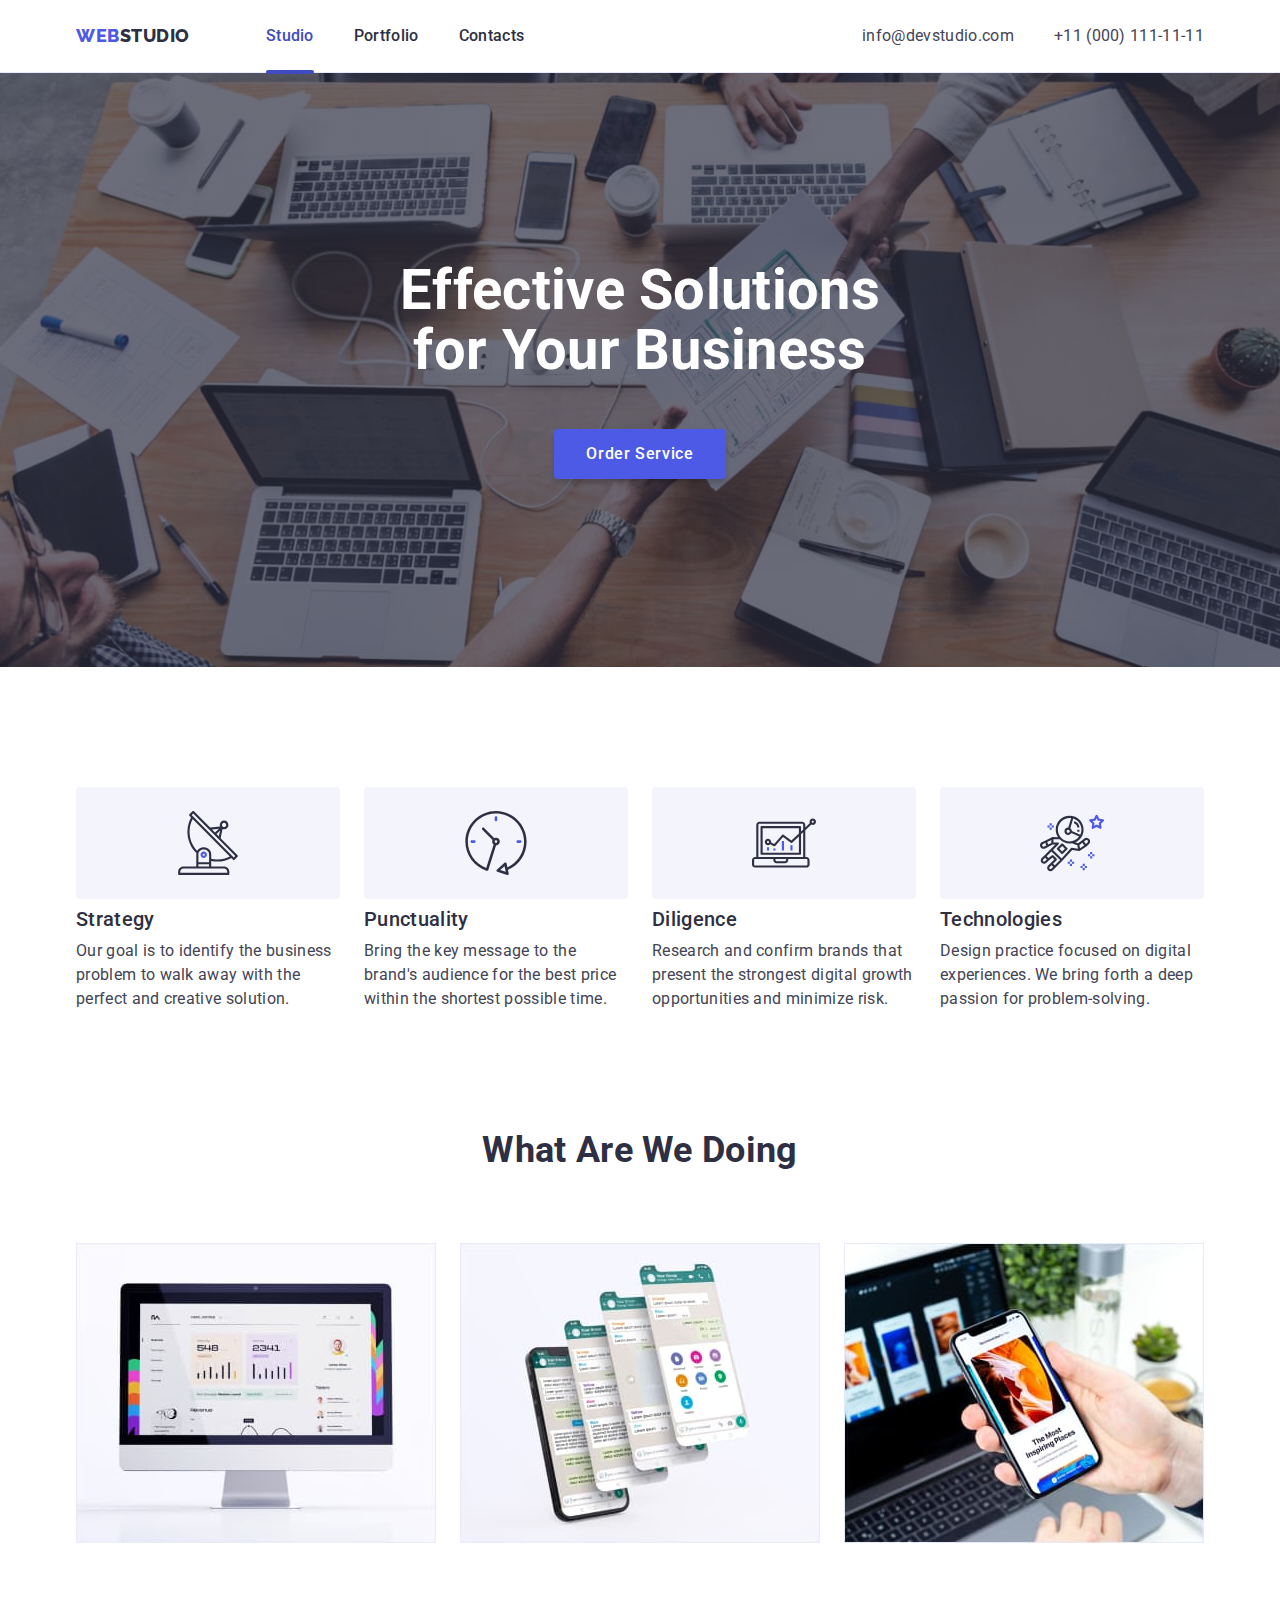
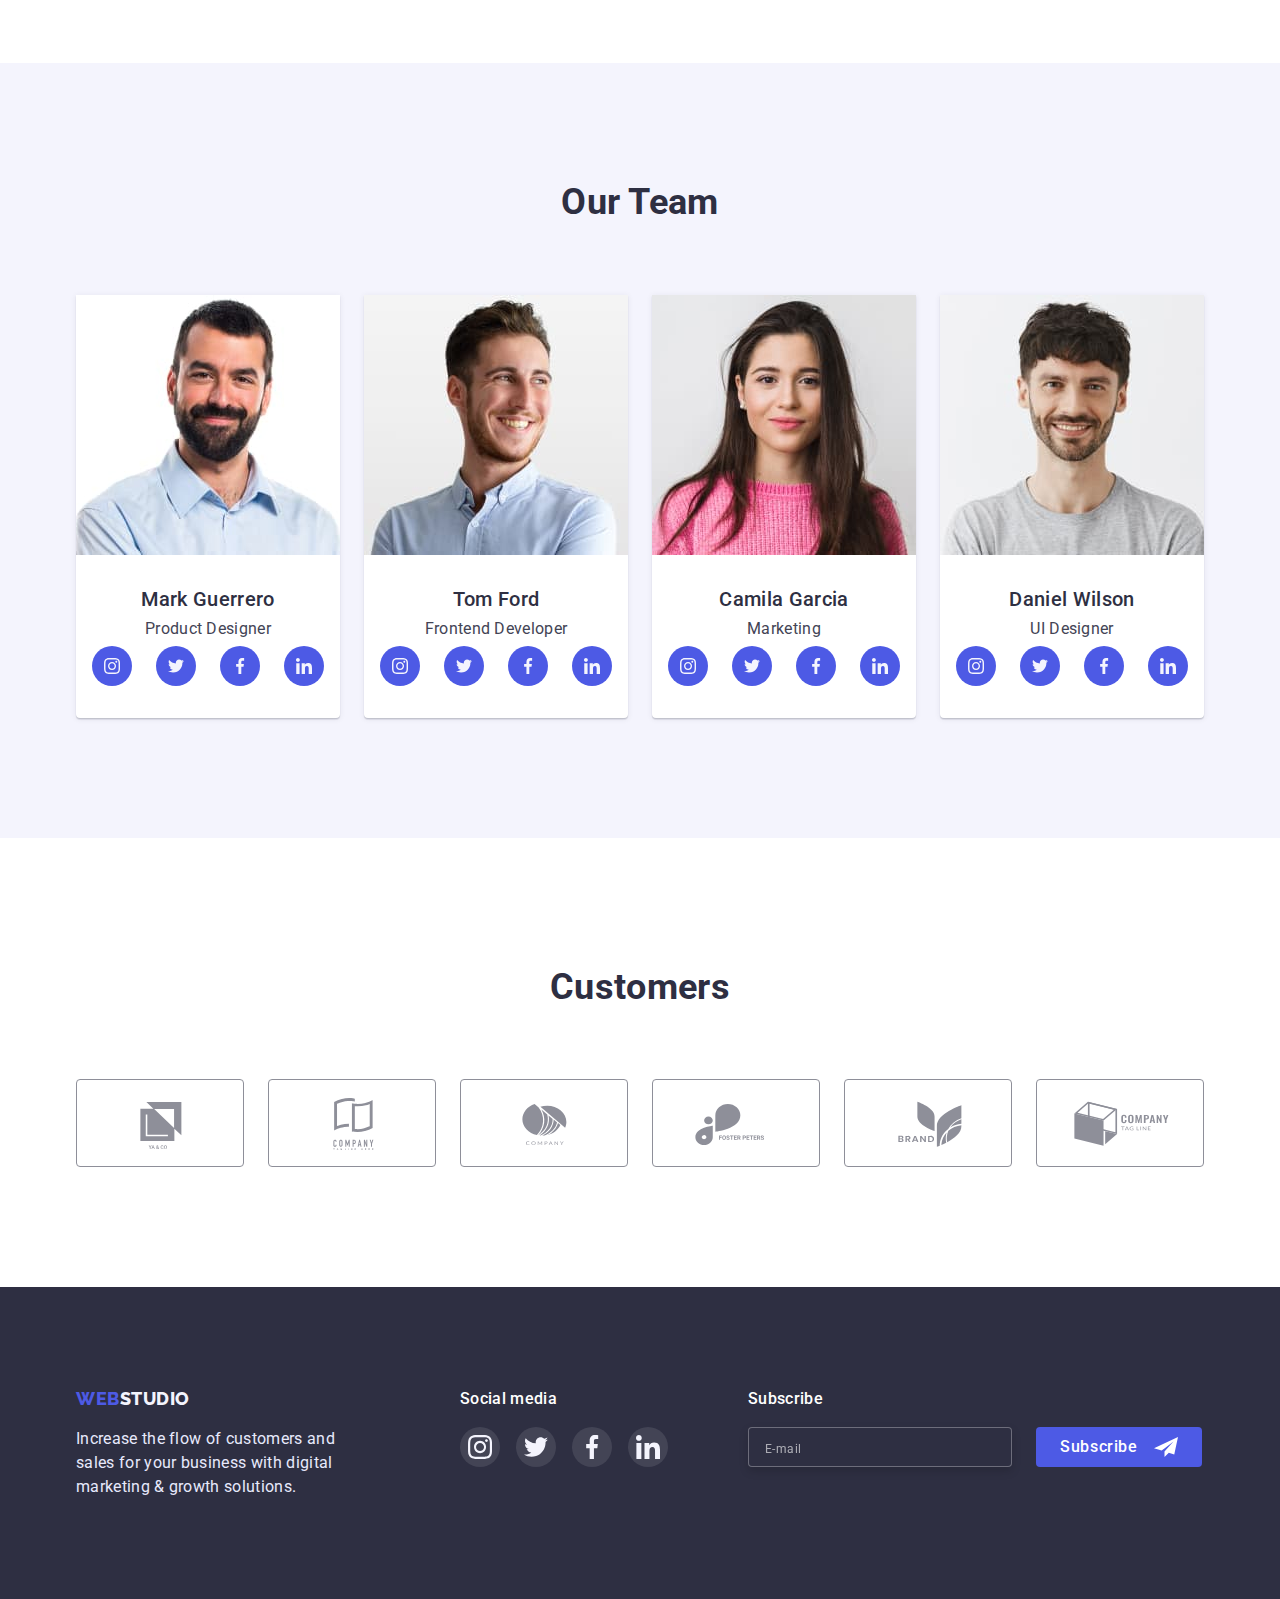
==== index.html @ 51f70b03 "Initial commit" ====
<!DOCTYPE html>
<html lang="en">
  <head>
    <meta charset="UTF-8" />
    <meta http-equiv="X-UA-Compatible" content="IE=edge" />
    <meta name="viewport" content="width=device-width, initial-scale=1.0" />
    <title>Webstudio</title>
    <link
      href="https://fonts.googleapis.com/css2?family=Raleway:wght@800&family=Roboto:wght@400;500;700;900&display=swap"
      rel="stylesheet"
    />
    <link rel="preconnect" href="https://fonts.googleapis.com" />
    <link rel="preconnect" href="https://fonts.gstatic.com" crossorigin />

    <link
      rel="stylesheet"
      href="https://cdn.jsdelivr.net/npm/modern-normalize@1.1.0/modern-normalize.min.css"
    />
    <link rel="stylesheet" href="./css/styles.css" />
  </head>
  <body>
    <!-- HEADER -->
    <header class="header">
      <div class="container page-header-container">
        <nav class="page-nav">
          <a class="link logo" href="./index.html"
            ><span class="logo-left-part">Web</span
            ><span class="logo-right-part">Studio</span>
          </a>
          <ul class="list menu">
            <li class="menu-item">
              <a class="link menu-link active" href="./index.html">Studio</a>
            </li>
            <li class="menu-item">
              <a class="link menu-link" href="./portfolio.html">Portfolio</a>
            </li>
            <li class="menu-item">
              <a class="link menu-link" href="">Contacts</a>
            </li>
          </ul>
        </nav>
        <address class="address">
          <ul class="list page-address">
            <li class="address-item">
              <a class="link contact-mail" href="mailto:info@devstudio.com"
                >info@devstudio.com</a
              >
            </li>
            <li class="address-item">
              <a class="link contact-phone-num" href="tel:+110001111111"
                >+11 (000) 111-11-11</a
              >
            </li>
          </ul>
        </address>
      </div>
    </header>
    <!-- -- -- -- -- -- -- --  MAIN CONTENT -- -- -- -- -- -- -- -- -->
    <main>
      <!-- HERO SECTION -->
      <section class="hero-section">
        <div class="container">
          <h1 class="hero-title">Effective Solutions for Your Business</h1>
          <button data-modal-open class="order-button" type="button">
            Order Service
          </button>
        </div>
      </section>
      <!-- FEATURES SECTION-->
      <section class="section">
        <div class="container">
          <h2 class="features-title">Features</h2>
          <ul class="list features">
            <li class="feature">
              <div class="feature-item">
                <svg width="64" height="64" class="feature-icon">
                  <use href="./images/icons.svg#antenna"></use>
                </svg>
              </div>
              <h3 class="feature-title">Strategy</h3>
              <p class="feature-description">
                Our goal is to identify the business problem to walk away with
                the perfect and creative solution.
              </p>
            </li>
            <li class="feature">
              <div class="feature-item">
                <svg width="64" height="64" class="feature-icon">
                  <use href="./images/icons.svg#clock"></use>
                </svg>
              </div>
              <h3 class="feature-title">Punctuality</h3>
              <p class="feature-description">
                Bring the key message to the brand's audience for the best price
                within the shortest possible time.
              </p>
            </li>

            <li class="feature">
              <div class="feature-item">
                <svg width="64" height="64" class="feature-icon">
                  <use href="./images/icons.svg#diagram"></use>
                </svg>
              </div>
              <h3 class="feature-title">Diligence</h3>
              <p class="feature-description">
                Research and confirm brands that present the strongest digital
                growth opportunities and minimize risk.
              </p>
            </li>
            <li class="feature">
              <div class="feature-item">
                <svg width="64" height="64" class="feature-icon">
                  <use href="./images/icons.svg#astronaut"></use>
                </svg>
              </div>
              <h3 class="feature-title">Technologies</h3>
              <p class="feature-description">
                Design practice focused on digital experiences. We bring forth a
                deep passion for problem-solving.
              </p>
            </li>
          </ul>
        </div>
      </section>
      <!-- SERVICES SECTION -->
      <section class="services-section section">
        <div class="container">
          <h2 class="services-title">What are we doing</h2>
          <ul class="list servieces">
            <li class="service">
              <img
                src="./images/img1.jpg"
                alt="Program on the computer"
                width="360"
                height="300"
              />
            </li>
            <li class="service">
              <img
                src="./images/img2.jpg"
                alt="Program on the smartphone"
                width="360"
                height="300"
              />
            </li>
            <li class="service">
              <img
                src="./images/img3.jpg"
                alt="The same programe on the laptop and on the smartphone"
                width="360"
                height="300"
              />
            </li>
          </ul>
        </div>
      </section>
      <!-- TEAM SECTION -->
      <section class="team-section section">
        <div class="container">
          <h2 class="team-title sub-title">Our team</h2>
          <ul class="teammates list">
            <li class="teammate-card">
              <img
                src="./images/teamcard1.jpg"
                alt="First teammate"
                width="264"
                height="260"
              />
              <div class="teammate-card-description">
                <h3 class="teammate-name">Mark Guerrero</h3>
                <p class="teammate-trade">Product Designer</p>
                <ul class="social-list list">
                  <li class="social-list-item">
                    <a href="" class="social-list-link">
                      <svg class="social-list-icon" width="16" height="16">
                        <use href="./images/icons.svg#instagram"></use>
                      </svg>
                    </a>
                  </li>
                  <li class="social-list-item">
                    <a href="" class="social-list-link">
                      <svg class="social-list-icon" width="16" height="16">
                        <use href="./images/icons.svg#twitter"></use>
                      </svg>
                    </a>
                  </li>
                  <li class="social-list-item">
                    <a href="" class="social-list-link">
                      <svg class="social-list-icon" width="16" height="16">
                        <use href="./images/icons.svg#facebook"></use>
                      </svg>
                    </a>
                  </li>
                  <li class="social-list-item">
                    <a href="" class="social-list-link">
                      <svg class="social-list-icon" width="16" height="16">
                        <use href="./images/icons.svg#linkedin"></use>
                      </svg>
                    </a>
                  </li>
                </ul>
              </div>
            </li>
            <li class="teammate-card">
              <img
                src="./images/teamcard2.jpg"
                alt="Second teammate"
                width="264"
                height="260"
              />
              <div class="teammate-card-description">
                <h3 class="teammate-name">Tom Ford</h3>
                <p class="teammate-trade">Frontend Developer</p>
                <ul class="social-list list">
                  <li class="social-list-item">
                    <a href="" class="social-list-link">
                      <svg class="social-list-icon" width="16" height="16">
                        <use href="./images/icons.svg#instagram"></use>
                      </svg>
                    </a>
                  </li>
                  <li class="social-list-item">
                    <a href="" class="social-list-link">
                      <svg class="social-list-icon" width="16" height="16">
                        <use href="./images/icons.svg#twitter"></use>
                      </svg>
                    </a>
                  </li>
                  <li class="social-list-item">
                    <a href="" class="social-list-link">
                      <svg class="social-list-icon" width="16" height="16">
                        <use href="./images/icons.svg#facebook"></use>
                      </svg>
                    </a>
                  </li>
                  <li class="social-list-item">
                    <a href="" class="social-list-link">
                      <svg class="social-list-icon" width="16" height="16">
                        <use href="./images/icons.svg#linkedin"></use>
                      </svg>
                    </a>
                  </li>
                </ul>
              </div>
            </li>
            <li class="teammate-card">
              <img
                src="./images/teamcard3.jpg"
                alt="Third teammate"
                width="264"
                height="260"
              />
              <div class="teammate-card-description">
                <h3 class="teammate-name">Camila Garcia</h3>
                <p class="teammate-trade">Marketing</p>
                <ul class="social-list list">
                  <li class="social-list-item">
                    <a href="" class="social-list-link">
                      <svg class="social-list-icon" width="16" height="16">
                        <use href="./images/icons.svg#instagram"></use>
                      </svg>
                    </a>
                  </li>
                  <li class="social-list-item">
                    <a href="" class="social-list-link">
                      <svg class="social-list-icon" width="16" height="16">
                        <use href="./images/icons.svg#twitter"></use>
                      </svg>
                    </a>
                  </li>
                  <li class="social-list-item">
                    <a href="" class="social-list-link">
                      <svg class="social-list-icon" width="16" height="16">
                        <use href="./images/icons.svg#facebook"></use>
                      </svg>
                    </a>
                  </li>
                  <li class="social-list-item">
                    <a href="" class="social-list-link">
                      <svg class="social-list-icon" width="16" height="16">
                        <use href="./images/icons.svg#linkedin"></use>
                      </svg>
                    </a>
                  </li>
                </ul>
              </div>
            </li>
            <li class="teammate-card">
              <img
                src="./images/teamcard4.jpg"
                alt="Fourth teammate"
                width="264"
                height="260"
              />
              <div class="teammate-card-description">
                <h3 class="teammate-name">Daniel Wilson</h3>
                <p class="teammate-trade">UI Designer</p>
                <ul class="social-list list">
                  <li class="social-list-item">
                    <a href="" class="social-list-link">
                      <svg class="social-list-icon" width="16" height="16">
                        <use href="./images/icons.svg#instagram"></use>
                      </svg>
                    </a>
                  </li>
                  <li class="social-list-item">
                    <a href="" class="social-list-link">
                      <svg class="social-list-icon" width="16" height="16">
                        <use href="./images/icons.svg#twitter"></use>
                      </svg>
                    </a>
                  </li>
                  <li class="social-list-item">
                    <a href="" class="social-list-link">
                      <svg class="social-list-icon" width="16" height="16">
                        <use href="./images/icons.svg#facebook"></use>
                      </svg>
                    </a>
                  </li>
                  <li class="social-list-item">
                    <a href="" class="social-list-link">
                      <svg class="social-list-icon" width="16" height="16">
                        <use href="./images/icons.svg#linkedin"></use>
                      </svg>
                    </a>
                  </li>
                </ul>
              </div>
            </li>
          </ul>
        </div>
      </section>
      <!-- CUSTOMERS -->
      <section class="customers-section">
        <div class="container">
          <h2 class="customers-title">Customers</h2>
          <ul class="list customers-list">
            <li class="customers-item">
              <a href="" class="customer-link">
                <svg class="customer-icon" width="104" height="56">
                  <use href="./images/icons.svg#client-logo-first"></use>
                </svg>
              </a>
            </li>
            <li class="customers-item">
              <a href="" class="customer-link">
                <svg class="customer-icon" width="104" height="56">
                  <use href="./images/icons.svg#client-logo-second"></use>
                </svg>
              </a>
            </li>
            <li class="customers-item">
              <a href="" class="customer-link">
                <svg class="customer-icon" width="104" height="56">
                  <use href="./images/icons.svg#client-logo-third"></use>
                </svg>
              </a>
            </li>
            <li class="customers-item">
              <a href="" class="customer-link">
                <svg class="customer-icon" width="104" height="56">
                  <use href="./images/icons.svg#client-logo-fourth"></use>
                </svg>
              </a>
            </li>
            <li class="customers-item">
              <a href="" class="customer-link">
                <svg class="customer-icon" width="104" height="56">
                  <use href="./images/icons.svg#client-logo-fifth"></use>
                </svg>
              </a>
            </li>
            <li class="customers-item">
              <a href="" class="customer-link">
                <svg class="customer-icon" width="104" height="56">
                  <use href="./images/icons.svg#client-logo-sixth"></use>
                </svg>
              </a>
            </li>
          </ul>
        </div>
      </section>
    </main>
    <!-- FOOTER -->
    <footer class="footer">
      <div class="container footer-logo">
        <div class="footer-wrap">
          <a class="link logo" href="./index.html"
            ><span class="logo-left-part">Web</span
            ><span class="logo-right-part footer-right-part-logo">Studio</span>
          </a>
          <p class="footer-description">
            Increase the flow of customers and sales for your business with
            digital marketing & growth solutions.
          </p>
        </div>
        <div class="footer-social">
          <p class="footer-social-title">Social media</p>
          <ul class="footer-social-list list">
            <li class="social-list-item">
              <a class="footer-social-link" href="" target="_blank">
                <svg width="24px" height="24px">
                  <use href="./images/icons.svg#instagram"></use>
                </svg>
              </a>
            </li>
            <li class="social-list-item">
              <a class="footer-social-link" href="" target="_blank">
                <svg width="24px" height="24px">
                  <use href="./images/icons.svg#twitter"></use></svg
              ></a>
            </li>
            <li class="social-list-item">
              <a class="footer-social-link" href="" target="_blank">
                <svg width="24px" height="24px">
                  <use href="./images/icons.svg#facebook"></use></svg
              ></a>
            </li>
            <li class="social-list-item">
              <a class="footer-social-link" href="" target="_blank">
                <svg width="24px" height="24px">
                  <use href="./images/icons.svg#linkedin"></use></svg
              ></a>
            </li>
          </ul>
        </div>
        <div class="footer-subscribe-form">
          <p class="subscribe-form-title">Subscribe</p>
          <form class="footer-form">
            <input
              type="email"
              class="subscribe-form-input"
              name="user_subscribe_email"
              placeholder="E-mail"
              required
            />

            <button class="subscribe-form-submit" type="submit">
              Subscribe

              <svg width="24" height="24" class="subscribe-form-icon">
                <use href="./images/icons.svg#subscribe"></use>
              </svg>
            </button>
          </form>
        </div>
      </div>
    </footer>
    <!-- MODAL -->
    <div data-modal class="backdrop is-hidden">
      <div class="modal">
        <button type="button" data-modal-close class="modal-close-btn">
          <svg class="modal-close-btn-icon" width="8" height="8">
            <use href="./images/icons.svg#close-modal"></use>
          </svg>
        </button>
        <p class="modal-title">Leave your contacts and we will call you back</p>
        <form class="modal-form">
          <label class="modal-form-field">
            <span class="modal-form-input-desc">Name</span>
            <span class="modal-form-input-wraper">
              <input
                class="modal-form-input"
                type="text"
                name="user_name"
                required
                pattern="[a-zA-Zа-яА-яіІїЇ]+" />
              <span class="modal-form-input-icon">
                <svg width="18" height="24">
                  <use href="./images/icons.svg#person"></use>
                </svg> </span
            ></span>
          </label>
          <label class="modal-form-field">
            <span class="modal-form-input-desc">Phone</span>
            <span class="modal-form-input-wraper">
              <input
                class="modal-form-input"
                type="tel"
                name="user_phone"
                required
                pattern="[0-9]{3}-[0-9]{3}-[0-9]{2}-[0-9]{2}"
                title="xxx-xxx-xx-xx" />
              <span class="modal-form-input-icon">
                <svg width="18" height="24">
                  <use href="./images/icons.svg#phone"></use>
                </svg> </span
            ></span>
          </label>
          <label class="modal-form-field">
            <span class="modal-form-input-desc">Email</span>
            <span class="modal-form-input-wraper">
              <input
                class="modal-form-input"
                type="email"
                name="user_email"
                required />
              <span class="modal-form-input-icon">
                <svg width="18" height="24">
                  <use href="./images/icons.svg#email"></use>
                </svg> </span
            ></span>
          </label>
          <label class="modal-form-field">
            <span class="modal-form-input-desc">Comment</span>
            <textarea
              class="modal-form-comment"
              name="user_comment"
              placeholder="Text input"
            ></textarea>
          </label>
          <input
            id="user-policy"
            type="checkbox"
            class="modal-form-check visually-hidden"
            name="user_policy"
            required
          />
          <label for="user-policy" class="modal-form-check-desc"
            >I accept the terms and conditions of the&nbsp;
            <a class="privacy-policy-link" href="">Privacy Policy</a>
          </label>
          <button type="submit" class="modal-form-submit">Send</button>
        </form>
      </div>
    </div>
    <script src="./js/modal.js"></script>
  </body>
</html>
---- css/styles.css ----
:root {
  --primary-font: "Roboto", sans-serif;
  --secondary-font: "Raleway", sans-serif;
  --primary-color: #2e2f42;
  --secondary-color: #434455;
  --active-color: #404bbf;
  --accent-color: #ffffff;
  --light-color: #e7e9fc;
  --transition-duration-and-fun: 250ms cubic-bezier(0.4, 0, 0.2, 1);
  --modal-form-color: #fcfcfc;
}

/* +++++++++++++++++++++++++++++++ ALL +++++++++++++++++++++++++++++ */

.list {
  list-style: none;
}

.link {
  text-decoration: none;
  font-style: normal;
}

body {
  font-family: var(--primary-font);
  letter-spacing: 0.02em;

  background-color: var(--accent-color);
  color: var(--primary-color);
}

button {
  cursor: pointer;
}

h1,
h2,
h3,
h4,
p {
  margin-top: 0;
  margin-bottom: 0;
}

ul {
  margin-top: 0;
  margin-bottom: 0;
  padding-left: 0;
}

img {
  display: block;
}

.container {
  width: 1158px;
  margin-left: auto;
  margin-right: auto;
  padding: 0 15px;
}

.section {
  padding-top: 120px;
  padding-bottom: 120px;
}

/* == = = = = == == == = Header = == == == == == */

.header {
  border-bottom: 1px solid var(--light-color);
}

.logo {
  font-family: var(--secondary-font);
  font-weight: 800;
  font-size: 18px;
  line-height: 1.33;
  letter-spacing: 0.03em;
  text-transform: uppercase;
  color: #2e2f42;

  margin-right: 76px;
}

.logo-left-part {
  color: #4d5ae5;
}

.menu {
  display: flex;
  align-items: center;
}

.menu-link {
  font-weight: 500;
  font-size: 16px;
  line-height: 1.5;
  display: block;
  padding: 24px 0;
  color: var(--primary-color);

  transition: color var(--transition-duration-and-fun);
  position: relative;
}

.menu-link:hover,
.menu-link:focus {
  color: var(--active-color);
}

.active {
  color: var(--active-color);
}

.active::after {
  content: "";
  position: absolute;
  left: 0;
  bottom: -2px;

  width: 100%;
  height: 4px;
  border-radius: 2px;
  background-color: var(--active-color);
}

.menu-item:not(:last-child) {
  margin-right: 40px;
}
.address {
  margin-left: auto;
}
.page-address {
  display: flex;
  align-items: center;
}

.contact-mail,
.contact-phone-num {
  font-size: 16px;
  line-height: 1.5;
  color: var(--secondary-color);
  text-align: center;
  transition: color var(--transition-duration-and-fun);
}

.contact-mail:hover,
.contact-phone-num:hover,
.contact-mail:focus,
.contact-phone-num:focus {
  color: var(--active-color);
}

.page-header-container {
  display: flex;
  align-items: center;
}

.page-nav {
  display: flex;
  align-items: center;
}

.address-item:not(:last-child) {
  margin-right: 40px;
}

/* == = == = == = == HERO == = = === == == */

.hero-title {
  font-size: 56px;
  line-height: 1.07;
  text-align: center;
  color: var(--accent-color);

  width: 494px;
  height: 120px;
  margin-left: auto;
  margin-right: auto;
  margin-bottom: 48px;
}

.order-button {
  font-weight: 500;
  letter-spacing: 0.04em;
  color: var(--accent-color);
  padding: 16px 32px 16px 32px;

  background-color: #4d5ae5;
  box-shadow: 0px 4px 4px rgba(0, 0, 0, 0.15);
  border-radius: 4px;
  border: none;

  display: block;
  margin-left: auto;
  margin-right: auto;

  transition: background-color var(--transition-duration-and-fun);
}

.order-button:hover,
.order-button:focus {
  background-color: var(--active-color);
}

.hero-section {
  background-color: var(--primary-color);
  padding: 188px 0;

  max-width: 1440px;
  margin: 0 auto;

  background-image: linear-gradient(
      rgba(46, 47, 66, 0.7),
      rgba(46, 47, 66, 0.7)
    ),
    url(../images/people-office.jpg);
  background-size: cover;
}

/* == === === === === FEATURES = == === == == == = */

.features-title {
  position: absolute;
  white-space: nowrap;
  width: 1px;
  height: 1px;
  overflow: hidden;
  border: 0;
  padding: 0;
  clip: rect(0 0 0 0);
  clip-path: inset(50%);
  margin: -1px;
}

.feature-title {
  font-weight: 500;
  font-size: 20px;
  line-height: 1.2;

  margin-bottom: 8px;
  margin-top: 8px;
}

.feature-description {
  font-size: 16px;
  line-height: 1.5;
  color: var(--secondary-color);
}

.features {
  display: flex;

  gap: 24px;
}

.feature {
  width: 264px;
}

.feature-item {
  background-color: #f4f4fd;
  border-radius: 4px;

  height: 112px;
  display: flex;
  text-align: center;
  align-items: center;
  justify-content: center;
}

/* .feature:not(:nth-child(4n)) {
 margin-right: 24px;
}

.feature:not(:nth-last-child(-n+4)) {
margin-bottom: 24px;
} */

/* == = == = == == SERVICES == = == == == = */

.services-section {
  padding-top: 0;
}
.services-title {
  font-size: 36px;
  line-height: 1.1;
  text-align: center;
  text-transform: capitalize;
  margin-bottom: 72px;
}

.servieces {
  display: flex;

  gap: 24px;
}

/* .service:not(:nth-child(3n)) {
  margin-right: 24px;
}

.service:not(:nth-last-child(-n+3)) {
  margin-bottom: 24px;
} */

/* == = == = == = == TEAM == = == = == = == */

.team-title {
  font-size: 36px;
  line-height: 1.1;
  text-align: center;
  text-transform: capitalize;

  margin-bottom: 72px;
}

.teammate-name {
  font-weight: 500;
  font-size: 20px;
  line-height: 1.2;
  text-align: center;
  margin-bottom: 8px;
}

.teammate-trade {
  font-size: 16px;
  line-height: 1.2;
  text-align: center;
  color: var(--secondary-color);
}

.team-section {
  background: #f4f4fd;
}

.teammates {
  display: flex;

  gap: 24px;
}

.teammate-card {
  background-color: var(--accent-color);
  box-shadow: 0px 1px 6px rgba(46, 47, 66, 0.08),
    0px 1px 1px rgba(46, 47, 66, 0.16), 0px 2px 1px rgba(46, 47, 66, 0.08);
  border-radius: 0px 0px 4px 4px;
}

.teammate-card-description {
  padding: 32px 16px;
}

.social-list {
  display: flex;
  margin-top: 8px;
  justify-content: center;
  gap: 24px;
}

.social-list-link {
  display: flex;
  justify-content: center;
  align-items: center;
  width: 40px;
  height: 40px;
  border-radius: 50%;
  background-color: #4d5ae5;

  transition: background-color var(--transition-duration-and-fun);
}

.social-list-link:hover,
.social-list-link:focus {
  background-color: var(--active-color);
}

/* .social-list-link:not(:nth-last-child(4n)) {
  margin-right: 24px;
} */

/* .teammate-card:not(:nth-child(4n)) {
  margin-right: 24px;
}

.teammate-card:not(:nth-last-child(-n+4)) {
  margin-bottom: 24px;
} */

/* ======= == == = == = == Customers ===== = == = == = == = */

.customers-title {
  font-size: 36px;
  line-height: 1.1;
  text-align: center;

  margin-bottom: 72px;
}

.customers-section {
  padding-top: 130px;
  padding-bottom: 120px;
}

.customers-list {
  display: flex;
  gap: 24px;
  justify-content: center;
}

.customer-link {
  width: 168px;
  height: 88px;
  display: flex;
  align-items: center;
  justify-content: center;

  border-radius: 4px;
  border: 1px solid #8e8f99;
  transition: border var(--transition-duration-and-fun);
}

.customer-icon {
  fill: #8e8f99;

  transition: fill var(--transition-duration-and-fun);
}

.customer-link:hover .customer-icon,
.customer-link:focus .customer-icon {
  fill: var(--active-color);
}

.customer-link:focus,
.customer-link:hover {
  border-radius: 4px;
  border: 1px solid var(--active-color);
}

/* \\\\\\\\\\\\\\\\\\\ Portfolio ////////////////// */

.portfolio-section {
  padding-top: 96px;
  padding-bottom: 120px;
}

.filter-button {
  font-family: var(--primary-font);
  font-weight: 500;
  font-size: 16px;
  line-height: 1.5;
  letter-spacing: 0.04em;
  color: #4d5ae5;
  background-color: #f4f4fd;

  padding: 12px 24px;

  border: 1px solid var(--light-color);
  border-radius: 4px;

  transition: color, background-color var(--transition-duration-and-fun);
}

.filter-button:active,
.filter-button:hover,
.filter-button:focus {
  color: var(--accent-color);
  background-color: var(--active-color);
}

.portfolio-title,
.projects-title {
  position: absolute;
  white-space: nowrap;
  width: 1px;
  height: 1px;
  overflow: hidden;
  border: 0;
  padding: 0;
  clip: rect(0 0 0 0);
  clip-path: inset(50%);
  margin: -1px;
}

.project-img-title {
  font-weight: 500;
  font-size: 20px;
  line-height: 1.2;

  color: var(--primary-color);

  margin-bottom: 8px;
}

.project-list-wraper {
  position: relative;
  overflow: hidden;
}
.overlay {
  background-color: #4d5ae5;
  position: absolute;
  width: 100%;
  height: 100%;
  left: 0;
  top: 0;
  overflow: auto;
  transform: translateY(+100%);
  transition: transform var(--transition-duration-and-fun);

  font-size: 16px;
  line-height: 1.5;
  color: #f4f4fd;
  padding-top: 40px;
  padding-left: 32px;
  padding-right: 32px;
}

.project-list-link:hover .overlay,
.project-list-link:focus .overlay {
  transform: translate(0, 0);
}

.project-type {
  font-size: 16px;
  line-height: 1.5;
  color: var(--secondary-color);
}

.filter-buttons {
  display: flex;
  margin-bottom: 72px;
  justify-content: center;
  gap: 24px;
}

.projects-list {
  display: flex;
  flex-wrap: wrap;
}

.project-item:not(:nth-child(3n)) {
  margin-right: 24px;
}

.project-item:not(:nth-last-child(-n + 3)) {
  margin-bottom: 48px;
}

.project-description {
  padding: 32px 0 32px 16px;
  border: 1px solid var(--light-color);
  border-top: none;
  transition: var(--transition-duration-and-fun);
}

.project-description:hover,
.project-description:focus {
  box-shadow: 0px 1px 6px rgba(46, 47, 66, 0.08),
    0px 1px 1px rgba(46, 47, 66, 0.16), 0px 2px 1px rgba(46, 47, 66, 0.08);
}

/* == === === === == FOOTER == === == == == == */

.footer-description {
  font-size: 16px;
  line-height: 1.5;
  color: var(--light-color);
  background-color: var(--primary-color);
  width: 264px;

  margin-top: 16px;
}

.footer-logo {
  /* flex-wrap: wrap; */

  display: flex;
}

.footer-right-part-logo {
  color: #f4f4fd;
}

.footer {
  background-color: var(--primary-color);

  padding-top: 100px;
  padding-bottom: 100px;
}

.footer-social-link {
  display: flex;
  justify-content: center;
  align-items: center;
  width: 40px;
  height: 40px;
  border-radius: 50%;
  background-color: #434455;

  transition: background-color var(--transition-duration-and-fun);
}

.footer-social-link:hover,
.footer-social-link:focus {
  background-color: #31d0aa;
}

.footer-social {
  margin-left: 120px;
}

.footer-social-title {
  color: var(--accent-color);
  font-style: normal;
  font-weight: 500;
  font-size: 16px;
  line-height: 1.5;
  margin-bottom: 16px;
}

.footer-social-list {
  display: flex;

  justify-content: center;
  gap: 16px;
}

/* FOOTER FORM */

.footer-subscribe-form {
  margin-left: 80px;
}

.footer-form {
  display: flex;
}

.subscribe-form-title {
  margin-bottom: 16px;
  font-weight: 500;
  font-size: 16px;
  line-height: 1.5;

  letter-spacing: 0.02em;

  color: var(--accent-color);
}

.subscribe-form-input {
  width: 264px;
  height: 40px;
  background-color: var(--primary-color);
  border: 1px solid rgba(255, 255, 255, 0.3);
  filter: drop-shadow(0px 4px 4px rgba(0, 0, 0, 0.15));
  border-radius: 4px;

  color: var(--accent-color);

  padding: 8px 16px;
}

.subscribe-form-input::placeholder {
  font-size: 12px;
  line-height: 2;

  letter-spacing: 0.04em;

  color: rgba(255, 255, 255, 0.6);
}

.subscribe-form-submit {

  font-weight: 500;
  font-size: 16px;
  line-height: 1.5;
  letter-spacing: 0.04em;
  color: var(--accent-color);
  padding: 8px 24px 8px 24px;
  margin-left: 24px;
  background-color: #4d5ae5;

  border-radius: 4px;
  border: none;
  
  display: flex;
  transition: background-color var(--transition-duration-and-fun);
}

.subscribe-form-submit:hover,
.subscribe-form-submit:focus {
  background-color: var(--active-color);
}

.subscribe-form-icon {
  
  margin-left: 16px;
  transform: translate(0%, 0%);
}

/* ==== == = == = === MODAL WINDOW === = === == == == ==  */
.backdrop {
  position: fixed;
  left: 0;
  top: 0;
  width: 100%;
  height: 100%;
  background-color: rgba(46, 47, 66, 0.4);
  z-index: 100;

  transition: opacity var(--transition-duration-and-fun);
}

.backdrop.is-hidden {
  opacity: 0;
  visibility: hidden;
  pointer-events: none;
}

.modal {
  position: relative;
  position: absolute;
  top: 50%;
  left: 50%;
  transform: translate(-50%, -50%);
  width: 408px;
  height: 584px;
  background-color: var(--modal-form-color);
  box-shadow: 0px 1px 1px rgba(0, 0, 0, 0.14), 0px 1px 3px rgba(0, 0, 0, 0.12),
    0px 2px 1px rgba(0, 0, 0, 0.2);
  border-radius: 4px;

  padding: 72px 24px 24px 24px;
}

.modal-close-btn {
  display: flex;
  justify-content: center;
  align-items: center;
  position: absolute;

  top: 24px;
  right: 24px;

  background-color: var(--light-color);
  border: 1px solid rgba(0, 0, 0, 0.1);
  padding: 0;
  border-radius: 50%;
  width: 24px;
  height: 24px;

  transition: background-color var(--transition-duration-and-fun);
}

.modal-close-btn-icon {
  transition: fill var(--transition-duration-and-fun);
}

.modal-close-btn:hover,
.modal-close-btn:focus {
  background-color: var(--active-color);
  fill: var(--accent-color);
}

.modal-title {
  font-weight: 500;
  font-size: 16px;
  line-height: 1.5;
  text-align: center;
  margin-bottom: 16px;
}

/* ===== == = == Modal form ==== = == = == */

.modal-form {
  display: flex;
  flex-direction: column;
}

.modal-form-input {
  width: 100%;
  height: 40px;

  padding-left: 38px;
  margin-bottom: 8px;

  border: 1px solid rgba(33, 33, 33, 0.2);
  border-radius: 4px;

  transition: border-color var(--transition-duration-and-fun);
}

.modal-form-input:focus {
  border-color: var(--active-color);
  outline: none;
}

.modal-form-input-desc {
  display: block;
  font-size: 12px;
  line-height: 1.67;
  letter-spacing: 0.01em;

  margin-bottom: 4px;

  color: #8e8f99;
}

.modal-form-comment {
  resize: none;
  width: 100%;
  height: 120px;
  padding-left: 16px;
  padding-top: 8px;
  margin-bottom: 16px;

  font-size: 12px;
  line-height: 1.33;

  letter-spacing: 0.04em;

  border: 1px solid rgba(33, 33, 33, 0.2);
  border-radius: 4px;
  transition: border-color var(--transition-duration-and-fun);
}

.modal-form-comment:focus {
  border-color: var(--active-color);
  outline: none;
}

.modal-form-comment::placeholder {
  font-size: 12px;
  line-height: 1.33;

  letter-spacing: 0.04em;

  color: rgba(117, 117, 117, 0.5);
}

.modal-form-input-wraper {
  position: relative;
}

.modal-form-input-icon {
  position: absolute;
  top: 57%;
  left: -5px;
  transform: translate(100%, -50%);

  transition: fill var(--transition-duration-and-fun);
}

.modal-form-input:focus + .modal-form-input-icon {
  fill: var(--active-color);
}

.privacy-policy-link {
  font-style: normal;
  font-size: 12px;
  line-height: 1.33;

  letter-spacing: 0.04em;
  color: #4d5ae5;
}

.modal-form-check-desc {
  display: flex;
  justify-content: center;
  align-items: center;
  margin-right: 8px;
  margin-bottom: 24px;

  font-size: 12px;
  line-height: 1.33;

  letter-spacing: 0.04em;
  color: #757575;
}

.modal-form-check-desc::before {
  display: block;
  content: "";
  width: 16px;
  height: 16px;
  border: 1.25px solid var(--primary-color);
  border-radius: 2px;

  margin-right: 8px;
  /* margin-bottom: 24px; */

  cursor: pointer;
  transition: border-color var(--transition-duration-and-fun);
}

.modal-form-check:checked + .modal-form-check-desc::before {
  background-image: url(../images/click.svg);
  border: none;
}

.modal-form-check:focus + .modal-form-check-desc::before {
  border-color: var(--active-color);
}

.visually-hidden {
  position: absolute;
  white-space: nowrap;
  width: 1px;
  height: 1px;
  overflow: hidden;
  border: 0;
  padding: 0;
  clip: rect(0 0 0 0);
  clip-path: inset(50%);
  margin: -1px;
}

.modal-form-submit {
  font-weight: 500;
  letter-spacing: 0.04em;
  color: var(--accent-color);
  padding: 16px 32px 16px 32px;

  background-color: #4d5ae5;

  border-radius: 4px;
  border: none;

  display: block;
  width: 169px;
  margin-left: auto;
  margin-right: auto;

  transition: background-color var(--transition-duration-and-fun);
}

.modal-form-submit:hover,
.modal-form-submit:focus {
  background-color: var(--active-color);
}
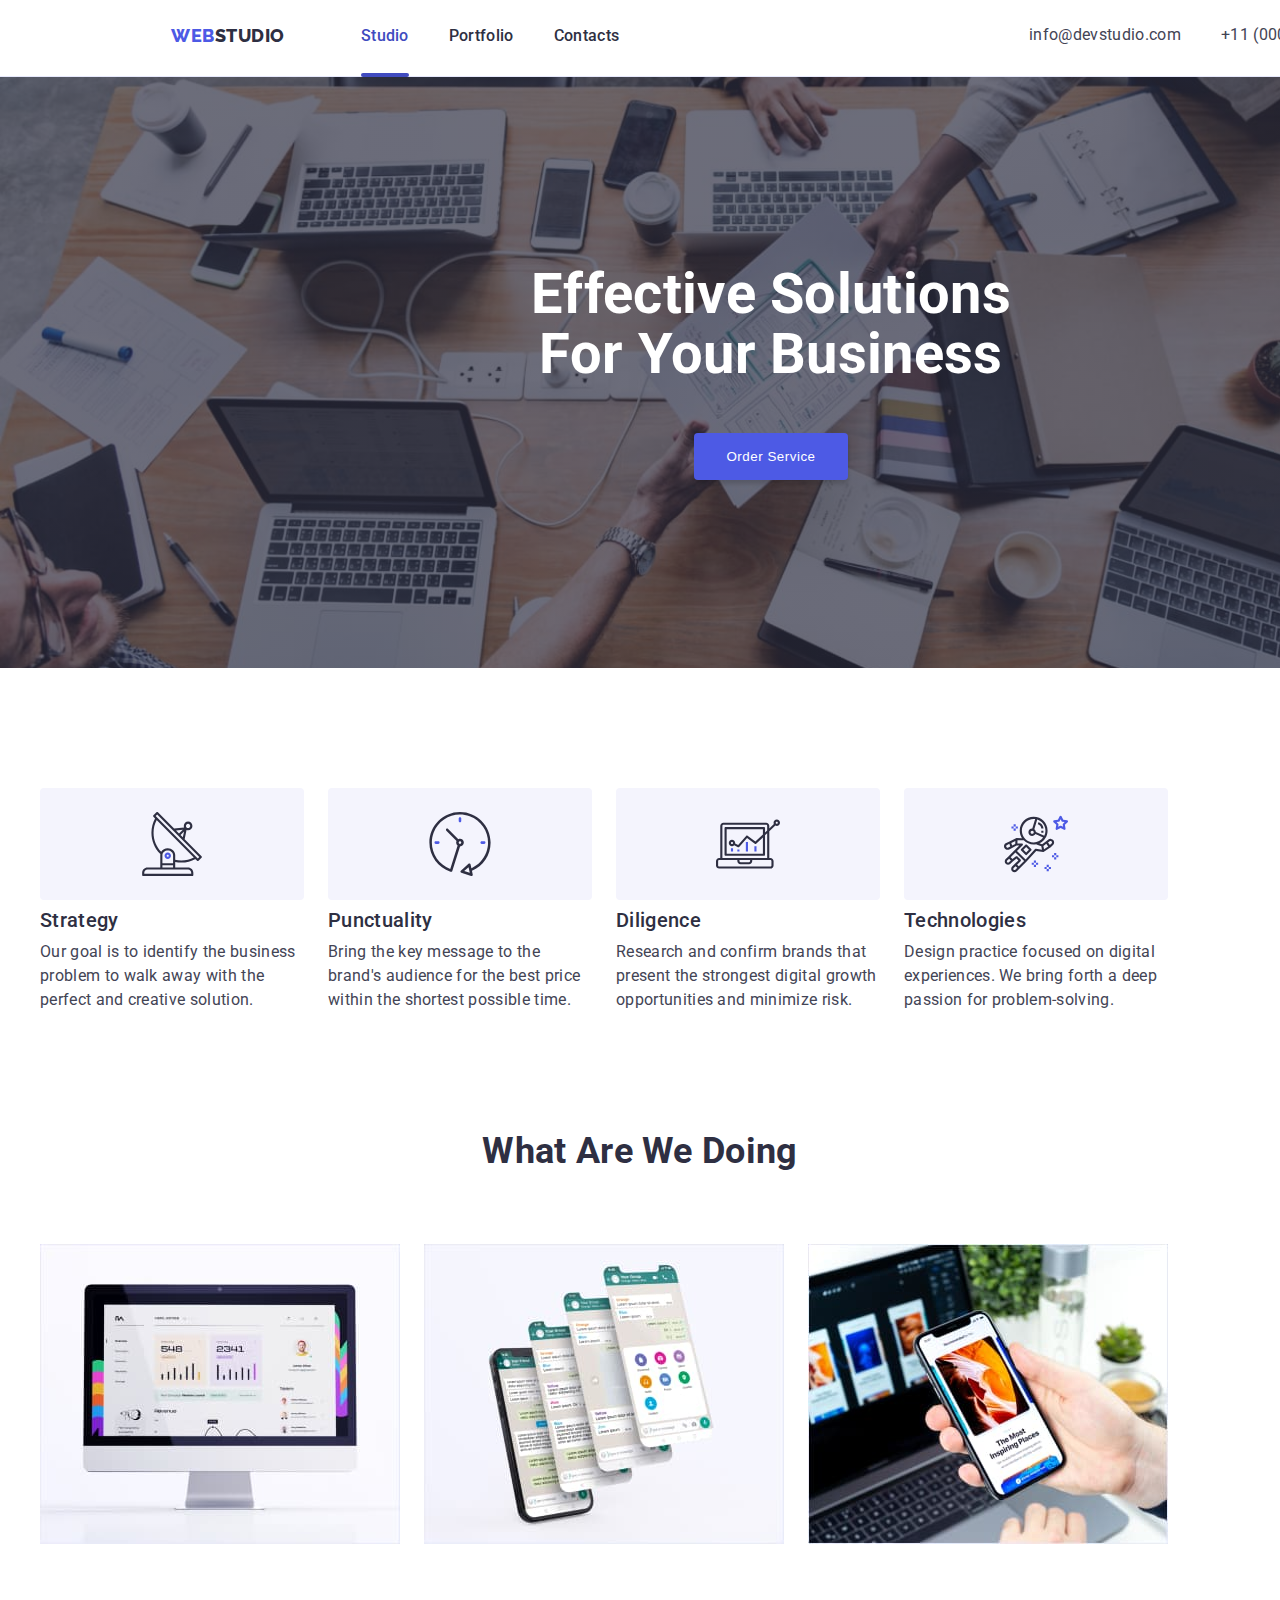
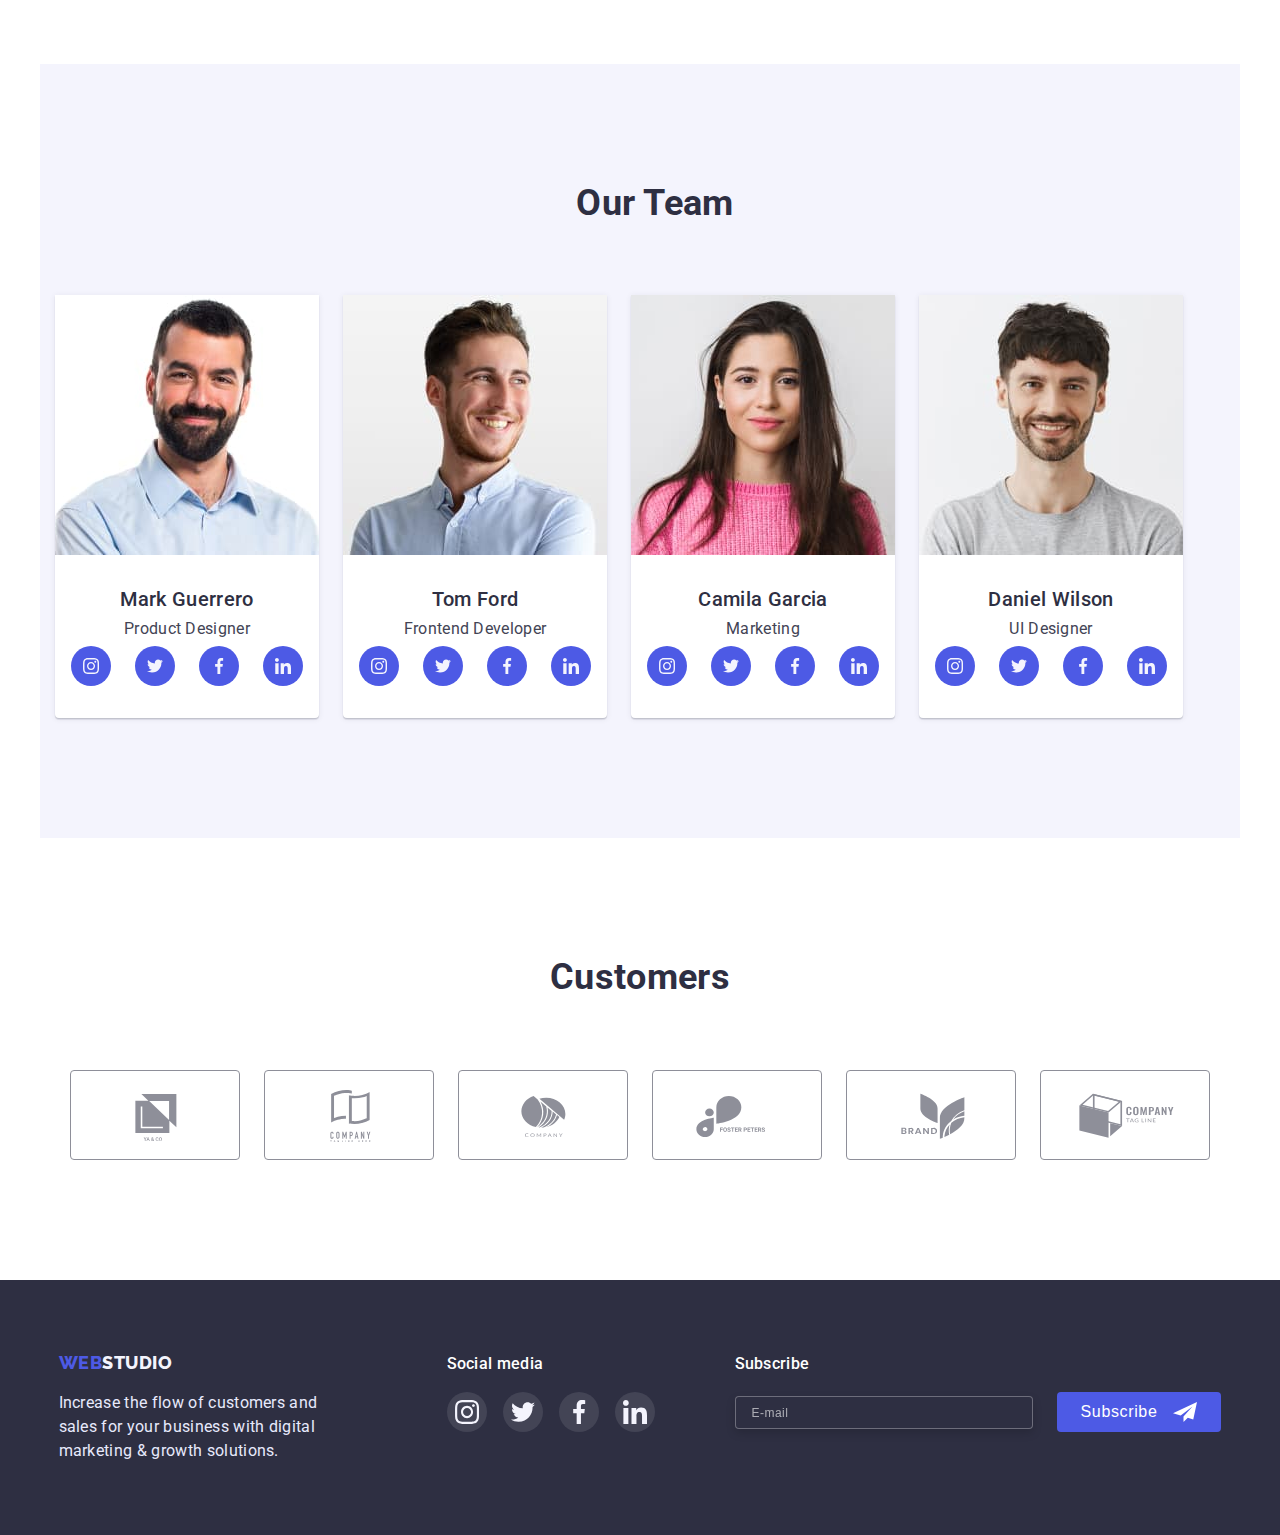
==== commit 92d8622d: "перед першою перевіркою" ====
--- a/index.html
+++ b/index.html
@@ -12,10 +12,10 @@
     <link rel="preconnect" href="https://fonts.googleapis.com" />
     <link rel="preconnect" href="https://fonts.gstatic.com" crossorigin />
 
-    <link
+    <!-- <link
       rel="stylesheet"
       href="https://cdn.jsdelivr.net/npm/modern-normalize@1.1.0/modern-normalize.min.css"
-    />
+    /> -->
     <link rel="stylesheet" href="./css/styles.css" />
   </head>
   <body>
@@ -39,6 +39,11 @@
             </li>
           </ul>
         </nav>
+        <button type="button" class="mobile-menu-open js-open-menu">
+          <svg width="32" height="22">
+            <use href="./images/icons.svg#burger-icon"></use>
+          </svg>
+        </button>
         <address class="address">
           <ul class="list page-address">
             <li class="address-item">
@@ -54,11 +59,66 @@
           </ul>
         </address>
       </div>
+      <div class="mobile-menu js-menu-container">
+        <button type="button"  class="mobile-menu__close-btn js-close-menu">
+          <svg width="8" height="8" class="mobile-menu__close-btn-icon">
+            <use href="./images/icons.svg#close-modal"></use>
+          </svg>
+        </button>
+        <ul class="mobile-menu-list list">
+          <li class="mobile-menu-link">Studio<a href="./index.html"></a>
+          </li>
+          <li class="mobile-menu-link">Portfolio<a href="./portfolio.html"></a>
+          </li>
+          <li class="mobile-menu-link mobile-menu-link-contacts">Contacts<a href=""></a>
+          </li>
+        </ul>
+        <ul class="mobile-menu-contacts-list list">
+          <li>
+            <a class="mobile-menu-contact-phone link" href="tel:+110001111111"
+            >+11 (000) 111-11-11</a>
+          </li>
+          <li>
+            <a class="mobile-menu-contact-mail link" href="mailto:info@devstudio.com"
+            >info@devstudio.com</a>
+          </li>
+        </ul>
+        <ul class="mobile-menu-social-list list">
+          <li>
+            <a href="" class="mobile-menu-social-link">
+              <svg width="24" height="24">
+                <use href="./images/icons.svg#instagram"></use>
+              </svg>
+            </a>
+          </li>
+          <li>
+            <a href="" class="mobile-menu-social-link">
+              <svg width="24" height="24">
+                <use href="./images/icons.svg#twitter"></use>
+              </svg>
+            </a>
+          </li>
+          <li>
+            <a href="" class="mobile-menu-social-link">
+              <svg width="24" height="24">
+                <use href="./images/icons.svg#facebook"></use>
+              </svg>
+            </a>
+          </li>
+          <li>
+            <a href="" class="mobile-menu-social-link">
+              <svg width="24" height="24">
+                <use href="./images/icons.svg#linkedin"></use>
+              </svg>
+            </a>
+          </li>
+        </ul>
+      </div>
     </header>
     <!-- -- -- -- -- -- -- --  MAIN CONTENT -- -- -- -- -- -- -- -- -->
     <main>
       <!-- HERO SECTION -->
-      <section class="hero-section">
+      <section class="section hero-section">
         <div class="container">
           <h1 class="hero-title">Effective Solutions for Your Business</h1>
           <button data-modal-open class="order-button" type="button">
@@ -67,59 +127,63 @@
         </div>
       </section>
       <!-- FEATURES SECTION-->
-      <section class="section">
+      <section class="section feature-section">
         <div class="container">
           <h2 class="features-title">Features</h2>
           <ul class="list features">
-            <li class="feature">
-              <div class="feature-item">
-                <svg width="64" height="64" class="feature-icon">
-                  <use href="./images/icons.svg#antenna"></use>
-                </svg>
-              </div>
-              <h3 class="feature-title">Strategy</h3>
-              <p class="feature-description">
-                Our goal is to identify the business problem to walk away with
-                the perfect and creative solution.
-              </p>
-            </li>
-            <li class="feature">
-              <div class="feature-item">
-                <svg width="64" height="64" class="feature-icon">
-                  <use href="./images/icons.svg#clock"></use>
-                </svg>
-              </div>
-              <h3 class="feature-title">Punctuality</h3>
-              <p class="feature-description">
-                Bring the key message to the brand's audience for the best price
-                within the shortest possible time.
-              </p>
-            </li>
+            <div class="features-wrap">
+              <li class="feature">
+                <div class="feature-item">
+                  <svg width="64" height="64" class="feature-icon">
+                    <use href="./images/icons.svg#antenna"></use>
+                  </svg>
+                </div>
+                <h3 class="feature-title">Strategy</h3>
+                <p class="feature-description">
+                  Our goal is to identify the business problem to walk away with
+                  the perfect and creative solution.
+                </p>
+              </li>
+              <li class="feature">
+                <div class="feature-item">
+                  <svg width="64" height="64" class="feature-icon">
+                    <use href="./images/icons.svg#clock"></use>
+                  </svg>
+                </div>
+                <h3 class="feature-title">Punctuality</h3>
+                <p class="feature-description">
+                  Bring the key message to the brand's audience for the best price
+                  within the shortest possible time.
+                </p>
+              </li>
+            </div>
 
-            <li class="feature">
-              <div class="feature-item">
-                <svg width="64" height="64" class="feature-icon">
-                  <use href="./images/icons.svg#diagram"></use>
-                </svg>
-              </div>
-              <h3 class="feature-title">Diligence</h3>
-              <p class="feature-description">
-                Research and confirm brands that present the strongest digital
-                growth opportunities and minimize risk.
-              </p>
-            </li>
-            <li class="feature">
-              <div class="feature-item">
-                <svg width="64" height="64" class="feature-icon">
-                  <use href="./images/icons.svg#astronaut"></use>
-                </svg>
-              </div>
-              <h3 class="feature-title">Technologies</h3>
-              <p class="feature-description">
-                Design practice focused on digital experiences. We bring forth a
-                deep passion for problem-solving.
-              </p>
-            </li>
+<div class="features-wrap">
+              <li class="feature">
+                <div class="feature-item">
+                  <svg width="64" height="64" class="feature-icon">
+                    <use href="./images/icons.svg#diagram"></use>
+                  </svg>
+                </div>
+                <h3 class="feature-title">Diligence</h3>
+                <p class="feature-description">
+                  Research and confirm brands that present the strongest digital
+                  growth opportunities and minimize risk.
+                </p>
+              </li>
+              <li class="feature">
+                <div class="feature-item">
+                  <svg width="64" height="64" class="feature-icon">
+                    <use href="./images/icons.svg#astronaut"></use>
+                  </svg>
+                </div>
+                <h3 class="feature-title">Technologies</h3>
+                <p class="feature-description">
+                  Design practice focused on digital experiences. We bring forth a
+                  deep passion for problem-solving.
+                </p>
+              </li>
+</di>
           </ul>
         </div>
       </section>
@@ -130,7 +194,8 @@
           <ul class="list servieces">
             <li class="service">
               <img
-                src="./images/img1.jpg"
+                srcset="./images/desc/img1@2x.jpg 2x"
+                src="./images/desc/img1@1x.jpg"
                 alt="Program on the computer"
                 width="360"
                 height="300"
@@ -138,7 +203,8 @@
             </li>
             <li class="service">
               <img
-                src="./images/img2.jpg"
+                srcset="./images/desc/img2@2x.jpg 2x"
+                src="./images/desc/img2@1x.jpg"
                 alt="Program on the smartphone"
                 width="360"
                 height="300"
@@ -146,7 +212,8 @@
             </li>
             <li class="service">
               <img
-                src="./images/img3.jpg"
+                srcset="./images/desc/img3@2x.jpg 2x"
+                src="./images/desc/img3@1x.jpg"
                 alt="The same programe on the laptop and on the smartphone"
                 width="360"
                 height="300"
@@ -160,179 +227,187 @@
         <div class="container">
           <h2 class="team-title sub-title">Our team</h2>
           <ul class="teammates list">
-            <li class="teammate-card">
-              <img
-                src="./images/teamcard1.jpg"
-                alt="First teammate"
-                width="264"
-                height="260"
-              />
-              <div class="teammate-card-description">
-                <h3 class="teammate-name">Mark Guerrero</h3>
-                <p class="teammate-trade">Product Designer</p>
-                <ul class="social-list list">
-                  <li class="social-list-item">
-                    <a href="" class="social-list-link">
-                      <svg class="social-list-icon" width="16" height="16">
-                        <use href="./images/icons.svg#instagram"></use>
-                      </svg>
-                    </a>
-                  </li>
-                  <li class="social-list-item">
-                    <a href="" class="social-list-link">
-                      <svg class="social-list-icon" width="16" height="16">
-                        <use href="./images/icons.svg#twitter"></use>
-                      </svg>
-                    </a>
-                  </li>
-                  <li class="social-list-item">
-                    <a href="" class="social-list-link">
-                      <svg class="social-list-icon" width="16" height="16">
-                        <use href="./images/icons.svg#facebook"></use>
-                      </svg>
-                    </a>
-                  </li>
-                  <li class="social-list-item">
-                    <a href="" class="social-list-link">
-                      <svg class="social-list-icon" width="16" height="16">
-                        <use href="./images/icons.svg#linkedin"></use>
-                      </svg>
-                    </a>
-                  </li>
-                </ul>
-              </div>
-            </li>
-            <li class="teammate-card">
-              <img
-                src="./images/teamcard2.jpg"
-                alt="Second teammate"
-                width="264"
-                height="260"
-              />
-              <div class="teammate-card-description">
-                <h3 class="teammate-name">Tom Ford</h3>
-                <p class="teammate-trade">Frontend Developer</p>
-                <ul class="social-list list">
-                  <li class="social-list-item">
-                    <a href="" class="social-list-link">
-                      <svg class="social-list-icon" width="16" height="16">
-                        <use href="./images/icons.svg#instagram"></use>
-                      </svg>
-                    </a>
-                  </li>
-                  <li class="social-list-item">
-                    <a href="" class="social-list-link">
-                      <svg class="social-list-icon" width="16" height="16">
-                        <use href="./images/icons.svg#twitter"></use>
-                      </svg>
-                    </a>
-                  </li>
-                  <li class="social-list-item">
-                    <a href="" class="social-list-link">
-                      <svg class="social-list-icon" width="16" height="16">
-                        <use href="./images/icons.svg#facebook"></use>
-                      </svg>
-                    </a>
-                  </li>
-                  <li class="social-list-item">
-                    <a href="" class="social-list-link">
-                      <svg class="social-list-icon" width="16" height="16">
-                        <use href="./images/icons.svg#linkedin"></use>
-                      </svg>
-                    </a>
-                  </li>
-                </ul>
-              </div>
-            </li>
-            <li class="teammate-card">
-              <img
-                src="./images/teamcard3.jpg"
-                alt="Third teammate"
-                width="264"
-                height="260"
-              />
-              <div class="teammate-card-description">
-                <h3 class="teammate-name">Camila Garcia</h3>
-                <p class="teammate-trade">Marketing</p>
-                <ul class="social-list list">
-                  <li class="social-list-item">
-                    <a href="" class="social-list-link">
-                      <svg class="social-list-icon" width="16" height="16">
-                        <use href="./images/icons.svg#instagram"></use>
-                      </svg>
-                    </a>
-                  </li>
-                  <li class="social-list-item">
-                    <a href="" class="social-list-link">
-                      <svg class="social-list-icon" width="16" height="16">
-                        <use href="./images/icons.svg#twitter"></use>
-                      </svg>
-                    </a>
-                  </li>
-                  <li class="social-list-item">
-                    <a href="" class="social-list-link">
-                      <svg class="social-list-icon" width="16" height="16">
-                        <use href="./images/icons.svg#facebook"></use>
-                      </svg>
-                    </a>
-                  </li>
-                  <li class="social-list-item">
-                    <a href="" class="social-list-link">
-                      <svg class="social-list-icon" width="16" height="16">
-                        <use href="./images/icons.svg#linkedin"></use>
-                      </svg>
-                    </a>
-                  </li>
-                </ul>
-              </div>
-            </li>
-            <li class="teammate-card">
-              <img
-                src="./images/teamcard4.jpg"
-                alt="Fourth teammate"
-                width="264"
-                height="260"
-              />
-              <div class="teammate-card-description">
-                <h3 class="teammate-name">Daniel Wilson</h3>
-                <p class="teammate-trade">UI Designer</p>
-                <ul class="social-list list">
-                  <li class="social-list-item">
-                    <a href="" class="social-list-link">
-                      <svg class="social-list-icon" width="16" height="16">
-                        <use href="./images/icons.svg#instagram"></use>
-                      </svg>
-                    </a>
-                  </li>
-                  <li class="social-list-item">
-                    <a href="" class="social-list-link">
-                      <svg class="social-list-icon" width="16" height="16">
-                        <use href="./images/icons.svg#twitter"></use>
-                      </svg>
-                    </a>
-                  </li>
-                  <li class="social-list-item">
-                    <a href="" class="social-list-link">
-                      <svg class="social-list-icon" width="16" height="16">
-                        <use href="./images/icons.svg#facebook"></use>
-                      </svg>
-                    </a>
-                  </li>
-                  <li class="social-list-item">
-                    <a href="" class="social-list-link">
-                      <svg class="social-list-icon" width="16" height="16">
-                        <use href="./images/icons.svg#linkedin"></use>
-                      </svg>
-                    </a>
-                  </li>
-                </ul>
-              </div>
-            </li>
+       <div class="teammate-cards-wraper">
+              <li class="teammate-card">
+                <img
+                  srcset="./images/teamcard1@2x.jpg 2x"
+                  src="./images/teamcard1.jpg"
+                  alt="First teammate"
+                  width="264"
+                  height="260"
+                />
+                <div class="teammate-card-description">
+                  <h3 class="teammate-name">Mark Guerrero</h3>
+                  <p class="teammate-trade">Product Designer</p>
+                  <ul class="social-list list">
+                    <li class="social-list-item">
+                      <a href="" class="social-list-link">
+                        <svg class="social-list-icon" width="16" height="16">
+                          <use href="./images/icons.svg#instagram"></use>
+                        </svg>
+                      </a>
+                    </li>
+                    <li class="social-list-item">
+                      <a href="" class="social-list-link">
+                        <svg class="social-list-icon" width="16" height="16">
+                          <use href="./images/icons.svg#twitter"></use>
+                        </svg>
+                      </a>
+                    </li>
+                    <li class="social-list-item">
+                      <a href="" class="social-list-link">
+                        <svg class="social-list-icon" width="16" height="16">
+                          <use href="./images/icons.svg#facebook"></use>
+                        </svg>
+                      </a>
+                    </li>
+                    <li class="social-list-item">
+                      <a href="" class="social-list-link">
+                        <svg class="social-list-icon" width="16" height="16">
+                          <use href="./images/icons.svg#linkedin"></use>
+                        </svg>
+                      </a>
+                    </li>
+                  </ul>
+                </div>
+              </li>
+              <li class="teammate-card">
+                <img
+                  srcset="./images/teamcard2@2x.jpg 2x"
+                  src="./images/teamcard2.jpg"
+                  alt="Second teammate"
+                  width="264"
+                  height="260"
+                />
+                <div class="teammate-card-description">
+                  <h3 class="teammate-name">Tom Ford</h3>
+                  <p class="teammate-trade">Frontend Developer</p>
+                  <ul class="social-list list">
+                    <li class="social-list-item">
+                      <a href="" class="social-list-link">
+                        <svg class="social-list-icon" width="16" height="16">
+                          <use href="./images/icons.svg#instagram"></use>
+                        </svg>
+                      </a>
+                    </li>
+                    <li class="social-list-item">
+                      <a href="" class="social-list-link">
+                        <svg class="social-list-icon" width="16" height="16">
+                          <use href="./images/icons.svg#twitter"></use>
+                        </svg>
+                      </a>
+                    </li>
+                    <li class="social-list-item">
+                      <a href="" class="social-list-link">
+                        <svg class="social-list-icon" width="16" height="16">
+                          <use href="./images/icons.svg#facebook"></use>
+                        </svg>
+                      </a>
+                    </li>
+                    <li class="social-list-item">
+                      <a href="" class="social-list-link">
+                        <svg class="social-list-icon" width="16" height="16">
+                          <use href="./images/icons.svg#linkedin"></use>
+                        </svg>
+                      </a>
+                    </li>
+                  </ul>
+                </div>
+              </li>
+       </div>
+       <div class="teammate-cards-wraper">
+              <li class="teammate-card">
+                <img
+                  srcset="./images/teamcard3.jpg 1x, ./images/teamcard3@2x.jpg 2x"
+                  src="./images/teamcard3.jpg"
+                  alt="Third teammate"
+                  width="264"
+                  height="260"
+                />
+                <div class="teammate-card-description">
+                  <h3 class="teammate-name">Camila Garcia</h3>
+                  <p class="teammate-trade">Marketing</p>
+                  <ul class="social-list list">
+                    <li class="social-list-item">
+                      <a href="" class="social-list-link">
+                        <svg class="social-list-icon" width="16" height="16">
+                          <use href="./images/icons.svg#instagram"></use>
+                        </svg>
+                      </a>
+                    </li>
+                    <li class="social-list-item">
+                      <a href="" class="social-list-link">
+                        <svg class="social-list-icon" width="16" height="16">
+                          <use href="./images/icons.svg#twitter"></use>
+                        </svg>
+                      </a>
+                    </li>
+                    <li class="social-list-item">
+                      <a href="" class="social-list-link">
+                        <svg class="social-list-icon" width="16" height="16">
+                          <use href="./images/icons.svg#facebook"></use>
+                        </svg>
+                      </a>
+                    </li>
+                    <li class="social-list-item">
+                      <a href="" class="social-list-link">
+                        <svg class="social-list-icon" width="16" height="16">
+                          <use href="./images/icons.svg#linkedin"></use>
+                        </svg>
+                      </a>
+                    </li>
+                  </ul>
+                </div>
+              </li>
+              <li class="teammate-card">
+                <img
+                  srcset="./images/teamcard4@2x.jpg 2x"
+                  src="./images/teamcard4.jpg"
+                  alt="Fourth teammate"
+                  width="264"
+                  height="260"
+                />
+                <div class="teammate-card-description">
+                  <h3 class="teammate-name">Daniel Wilson</h3>
+                  <p class="teammate-trade">UI Designer</p>
+                  <ul class="social-list list">
+                    <li class="social-list-item">
+                      <a href="" class="social-list-link">
+                        <svg class="social-list-icon" width="16" height="16">
+                          <use href="./images/icons.svg#instagram"></use>
+                        </svg>
+                      </a>
+                    </li>
+                    <li class="social-list-item">
+                      <a href="" class="social-list-link">
+                        <svg class="social-list-icon" width="16" height="16">
+                          <use href="./images/icons.svg#twitter"></use>
+                        </svg>
+                      </a>
+                    </li>
+                    <li class="social-list-item">
+                      <a href="" class="social-list-link">
+                        <svg class="social-list-icon" width="16" height="16">
+                          <use href="./images/icons.svg#facebook"></use>
+                        </svg>
+                      </a>
+                    </li>
+                    <li class="social-list-item">
+                      <a href="" class="social-list-link">
+                        <svg class="social-list-icon" width="16" height="16">
+                          <use href="./images/icons.svg#linkedin"></use>
+                        </svg>
+                      </a>
+                    </li>
+                  </ul>
+                </div>
+              </li>
+       </div>
           </ul>
         </div>
       </section>
       <!-- CUSTOMERS -->
-      <section class="customers-section">
+      <section class="customers-section section">
         <div class="container">
           <h2 class="customers-title">Customers</h2>
           <ul class="list customers-list">
@@ -386,7 +461,7 @@
     <footer class="footer">
       <div class="container footer-logo">
         <div class="footer-wrap">
-          <a class="link logo" href="./index.html"
+          <a class="link logo-footer logo" href="./index.html"
             ><span class="logo-left-part">Web</span
             ><span class="logo-right-part footer-right-part-logo">Studio</span>
           </a>
@@ -525,6 +600,7 @@
         </form>
       </div>
     </div>
+    <script src="./js/mobile-menu.js"></script>
     <script src="./js/modal.js"></script>
   </body>
 </html>
--- a/css/styles.css
+++ b/css/styles.css
@@ -25,6 +25,8 @@
   font-family: var(--primary-font);
   letter-spacing: 0.02em;
 
+  margin: 0;
+
   background-color: var(--accent-color);
   color: var(--primary-color);
 }
@@ -52,24 +54,106 @@
   display: block;
 }
 
-.container {
-  width: 1158px;
-  margin-left: auto;
-  margin-right: auto;
-  padding: 0 15px;
-}
-
-.section {
+/* .section {
   padding-top: 120px;
   padding-bottom: 120px;
-}
-
-/* == = = = = == == == = Header = == == == == == */
-
-.header {
-  border-bottom: 1px solid var(--light-color);
-}
-
+} */
+.mobile-menu-open {
+  border: none;
+  background-color: var(--accent-color);
+}
+.mobile-menu {
+  position: fixed;
+  width: 100%;
+  max-width: 768px;
+  height: 100%;
+  top: 0;
+  left: 0;
+  padding-top: 80px;
+  padding-left: 40px;
+  padding-bottom: 40px;
+  z-index: 1000;
+  background-color: var(--accent-color);
+  box-shadow: 0 0 0 100vmax rgb(red, green, blue);
+  opacity: 0;
+  visibility: hidden;
+  pointer-events: none;
+
+  transition: opacity var(--transition-duration-and-fun),
+    visibility var(--transition-duration-and-fun);
+}
+.mobile-menu.is-open {
+  opacity: 1;
+  visibility: visible;
+  pointer-events: auto;
+}
+.mobile-menu__close-btn {
+  display: flex;
+  justify-content: center;
+  align-items: center;
+  position: absolute;
+  top: 40px;
+  right: 70px;
+  background-color: var(--light-color);
+  border: 1px solid rgba(0, 0, 0, 0.1);
+  padding: 0;
+  border-radius: 50%;
+  width: 24px;
+  height: 24px;
+
+  transition: background-color var(--transition-duration-and-fun);
+}
+.mobile-menu-list {
+  display: flex;
+  flex-direction: column;
+  gap: 40px;
+  margin-bottom: 284px;
+}
+.mobile-menu-link {
+  font-weight: 700;
+  font-size: 36px;
+  line-height: 1.11;
+
+  color: var(--primary-color);
+}
+.mobile-menu-contacts-list {
+  display: flex;
+  flex-direction: column;
+  gap: 40px;
+
+  margin-bottom: 48px;
+}
+.mobile-menu-link-contacts {
+  color: var(--active-color);
+}
+.mobile-menu-link-contact-phone {
+  color: #4d5ae5;
+}
+.mobile-menu-contact-mail {
+  color: var(--primary-color);
+  font-weight: 500;
+  font-size: 20px;
+  line-height: 1.2;
+}
+.mobile-menu-contact-phone {
+  font-weight: 700;
+  font-size: 36px;
+  line-height: 1.11;
+  color: #4d5ae5;
+}
+.mobile-menu-social-list {
+  display: flex;
+  gap: 56px;
+}
+.mobile-menu-social-link {
+  background-color: #4d5ae5;
+  display: flex;
+  justify-content: center;
+  align-items: center;
+  width: 40px;
+  height: 40px;
+  border-radius: 50%;
+}
 .logo {
   font-family: var(--secondary-font);
   font-weight: 800;
@@ -78,234 +162,17 @@
   letter-spacing: 0.03em;
   text-transform: uppercase;
   color: #2e2f42;
-
-  margin-right: 76px;
-}
-
+}
 .logo-left-part {
   color: #4d5ae5;
 }
-
-.menu {
-  display: flex;
-  align-items: center;
-}
-
-.menu-link {
-  font-weight: 500;
-  font-size: 16px;
-  line-height: 1.5;
-  display: block;
-  padding: 24px 0;
-  color: var(--primary-color);
-
-  transition: color var(--transition-duration-and-fun);
-  position: relative;
-}
-
-.menu-link:hover,
-.menu-link:focus {
-  color: var(--active-color);
-}
-
-.active {
-  color: var(--active-color);
-}
-
-.active::after {
-  content: "";
-  position: absolute;
-  left: 0;
-  bottom: -2px;
-
-  width: 100%;
-  height: 4px;
-  border-radius: 2px;
-  background-color: var(--active-color);
-}
-
-.menu-item:not(:last-child) {
-  margin-right: 40px;
-}
-.address {
-  margin-left: auto;
-}
-.page-address {
-  display: flex;
-  align-items: center;
-}
-
-.contact-mail,
-.contact-phone-num {
-  font-size: 16px;
-  line-height: 1.5;
-  color: var(--secondary-color);
-  text-align: center;
-  transition: color var(--transition-duration-and-fun);
-}
-
-.contact-mail:hover,
-.contact-phone-num:hover,
-.contact-mail:focus,
-.contact-phone-num:focus {
-  color: var(--active-color);
-}
-
-.page-header-container {
-  display: flex;
-  align-items: center;
-}
-
-.page-nav {
-  display: flex;
-  align-items: center;
-}
-
-.address-item:not(:last-child) {
-  margin-right: 40px;
-}
-
-/* == = == = == = == HERO == = = === == == */
-
-.hero-title {
-  font-size: 56px;
-  line-height: 1.07;
-  text-align: center;
-  color: var(--accent-color);
-
-  width: 494px;
-  height: 120px;
-  margin-left: auto;
-  margin-right: auto;
-  margin-bottom: 48px;
-}
-
-.order-button {
-  font-weight: 500;
-  letter-spacing: 0.04em;
-  color: var(--accent-color);
-  padding: 16px 32px 16px 32px;
-
-  background-color: #4d5ae5;
-  box-shadow: 0px 4px 4px rgba(0, 0, 0, 0.15);
-  border-radius: 4px;
-  border: none;
-
-  display: block;
-  margin-left: auto;
-  margin-right: auto;
-
-  transition: background-color var(--transition-duration-and-fun);
-}
-
-.order-button:hover,
-.order-button:focus {
-  background-color: var(--active-color);
-}
-
-.hero-section {
-  background-color: var(--primary-color);
-  padding: 188px 0;
-
-  max-width: 1440px;
-  margin: 0 auto;
-
-  background-image: linear-gradient(
-      rgba(46, 47, 66, 0.7),
-      rgba(46, 47, 66, 0.7)
-    ),
-    url(../images/people-office.jpg);
-  background-size: cover;
-}
-
-/* == === === === === FEATURES = == === == == == = */
-
-.features-title {
-  position: absolute;
-  white-space: nowrap;
-  width: 1px;
-  height: 1px;
-  overflow: hidden;
-  border: 0;
-  padding: 0;
-  clip: rect(0 0 0 0);
-  clip-path: inset(50%);
-  margin: -1px;
-}
-
-.feature-title {
-  font-weight: 500;
-  font-size: 20px;
-  line-height: 1.2;
-
-  margin-bottom: 8px;
-  margin-top: 8px;
-}
-
-.feature-description {
-  font-size: 16px;
-  line-height: 1.5;
-  color: var(--secondary-color);
-}
-
-.features {
-  display: flex;
-
-  gap: 24px;
-}
-
-.feature {
-  width: 264px;
-}
-
-.feature-item {
-  background-color: #f4f4fd;
-  border-radius: 4px;
-
-  height: 112px;
-  display: flex;
-  text-align: center;
-  align-items: center;
-  justify-content: center;
-}
-
-/* .feature:not(:nth-child(4n)) {
- margin-right: 24px;
-}
-
-.feature:not(:nth-last-child(-n+4)) {
-margin-bottom: 24px;
-} */
-
-/* == = == = == == SERVICES == = == == == = */
-
-.services-section {
-  padding-top: 0;
-}
-.services-title {
-  font-size: 36px;
-  line-height: 1.1;
-  text-align: center;
-  text-transform: capitalize;
-  margin-bottom: 72px;
-}
-
-.servieces {
-  display: flex;
-
-  gap: 24px;
-}
-
-/* .service:not(:nth-child(3n)) {
-  margin-right: 24px;
-}
-
-.service:not(:nth-last-child(-n+3)) {
-  margin-bottom: 24px;
-} */
-
-/* == = == = == = == TEAM == = == = == = == */
-
+.container {
+    padding-left: 16px;
+    padding-right: 16px;
+    margin-right: auto;
+    margin-left: auto;
+
+}
 .team-title {
   font-size: 36px;
   line-height: 1.1;
@@ -314,7 +181,6 @@
 
   margin-bottom: 72px;
 }
-
 .teammate-name {
   font-weight: 500;
   font-size: 20px;
@@ -322,42 +188,33 @@
   text-align: center;
   margin-bottom: 8px;
 }
-
 .teammate-trade {
   font-size: 16px;
   line-height: 1.2;
   text-align: center;
   color: var(--secondary-color);
 }
-
 .team-section {
   background: #f4f4fd;
 }
-
-.teammates {
-  display: flex;
-
+  display: flex;
   gap: 24px;
-}
-
+} */
 .teammate-card {
   background-color: var(--accent-color);
   box-shadow: 0px 1px 6px rgba(46, 47, 66, 0.08),
     0px 1px 1px rgba(46, 47, 66, 0.16), 0px 2px 1px rgba(46, 47, 66, 0.08);
   border-radius: 0px 0px 4px 4px;
 }
-
 .teammate-card-description {
   padding: 32px 16px;
 }
-
 .social-list {
   display: flex;
   margin-top: 8px;
   justify-content: center;
   gap: 24px;
 }
-
 .social-list-link {
   display: flex;
   justify-content: center;
@@ -366,29 +223,12 @@
   height: 40px;
   border-radius: 50%;
   background-color: #4d5ae5;
-
   transition: background-color var(--transition-duration-and-fun);
 }
-
 .social-list-link:hover,
 .social-list-link:focus {
   background-color: var(--active-color);
-}
-
-/* .social-list-link:not(:nth-last-child(4n)) {
-  margin-right: 24px;
-} */
-
-/* .teammate-card:not(:nth-child(4n)) {
-  margin-right: 24px;
-}
-
-.teammate-card:not(:nth-last-child(-n+4)) {
-  margin-bottom: 24px;
-} */
-
-/* ======= == == = == = == Customers ===== = == = == = == = */
-
+} 
 .customers-title {
   font-size: 36px;
   line-height: 1.1;
@@ -396,50 +236,792 @@
 
   margin-bottom: 72px;
 }
-
 .customers-section {
   padding-top: 130px;
   padding-bottom: 120px;
 }
-
 .customers-list {
   display: flex;
   gap: 24px;
   justify-content: center;
 }
-
 .customer-link {
   width: 168px;
   height: 88px;
   display: flex;
   align-items: center;
   justify-content: center;
-
   border-radius: 4px;
   border: 1px solid #8e8f99;
   transition: border var(--transition-duration-and-fun);
 }
-
 .customer-icon {
   fill: #8e8f99;
-
   transition: fill var(--transition-duration-and-fun);
 }
-
 .customer-link:hover .customer-icon,
 .customer-link:focus .customer-icon {
   fill: var(--active-color);
 }
-
 .customer-link:focus,
 .customer-link:hover {
   border-radius: 4px;
   border: 1px solid var(--active-color);
-}
+} 
+.footer-description {
+  font-size: 16px;
+  line-height: 1.5;
+  color: var(--light-color);
+  background-color: var(--primary-color);
+  width: 264px;
+
+  margin-top: 16px;
+}
+
+.footer-logo {
+flex-wrap: wrap;
+
+display: flex;
+}
+
+.footer-right-part-logo {
+  color: #f4f4fd;
+}
+
+.footer {
+  background-color: var(--primary-color);
+  padding-top: 100px;
+  padding-bottom: 100px;
+}
+.footer-social-link {
+  display: flex;
+  justify-content: center;
+  align-items: center;
+  width: 40px;
+  height: 40px;
+  border-radius: 50%;
+  background-color: #434455;
+  transition: background-color var(--transition-duration-and-fun);
+}
+.footer-social-link:hover,
+.footer-social-link:focus {
+  background-color: #31d0aa;
+}
+/* .footer-social {
+  margin-left: 120px;
+} */
+.footer-social-title {
+  color: var(--accent-color);
+  font-style: normal;
+  font-weight: 500;
+  font-size: 16px;
+  line-height: 1.5;
+  margin-bottom: 16px;
+}
+.footer-social-list {
+  display: flex;
+
+  justify-content: center;
+  gap: 16px;
+}
+
+.footer-form {
+  display: flex;
+}
+.subscribe-form-title {
+  margin-bottom: 16px;
+  font-weight: 500;
+  font-size: 16px;
+  line-height: 1.5;
+  letter-spacing: 0.02em;
+  color: var(--accent-color);
+}
+.subscribe-form-input {
+  width: 264px;
+  /* height: 40px; */
+  background-color: var(--primary-color);
+  border: 1px solid rgba(255, 255, 255, 0.3);
+  filter: drop-shadow(0px 4px 4px rgba(0, 0, 0, 0.15));
+  border-radius: 4px;
+  color: var(--accent-color);
+  padding: 8px 16px;
+}
+.subscribe-form-input::placeholder {
+  font-size: 12px;
+  line-height: 2;
+  letter-spacing: 0.04em;
+  color: rgba(255, 255, 255, 0.6);
+}
+.subscribe-form-submit {
+  font-weight: 500;
+  font-size: 16px;
+  line-height: 1.5;
+  letter-spacing: 0.04em;
+  color: var(--accent-color);
+  padding: 8px 24px 8px 24px;
+  
+  background-color: #4d5ae5;
+
+  border-radius: 4px;
+  border: none;
+  
+  display: flex;
+  transition: background-color var(--transition-duration-and-fun);
+}
+.subscribe-form-submit:hover,
+.subscribe-form-submit:focus {
+  background-color: var(--active-color);
+}
+.subscribe-form-icon {
+  margin-left: 16px;
+  transform: translate(0%, 0%);
+} 
+@media screen and (min-width: 320px) and (max-width: 479px) {
+  .container {
+    width: 100%;
+  }
+  .section {
+    padding-top: 96px;
+    padding-bottom: 96px;
+  }
+  .menu {
+    display: none;
+  }
+  .address {
+    display: none;
+  }
+  .header  {
+    padding: 24px 0;
+  }
+  .page-header-container {
+    display: flex;
+    justify-content: space-between;
+  }
+  .hero-section {
+    text-align: center;
+    width: 100%;
+    background-image: linear-gradient(
+      rgba(46, 47, 66, 0.7),
+      rgba(46, 47, 66, 0.7)
+    ),
+    url(../images/mobile/hero-bg@1x.jpg);
+    background-size: cover;
+    /* margin-left: auto;
+    margin-right: auto; */
+  }
+  .hero-title {
+    font-size: 36px;
+    line-height: 1.11;
+    text-align: center;
+    color: var(--accent-color);
+    width: 318px;
+    height: 80px;
+    margin-left: auto;
+    margin-right: auto;
+    margin-bottom: 48px;
+    text-transform: capitalize;
+  }
+  .order-button {
+    font-weight: 500;
+    letter-spacing: 0.04em;
+    color: var(--accent-color);
+    padding: 16px 32px 16px 32px;
+    background-color: #4d5ae5;
+    box-shadow: 0px 4px 4px rgba(0, 0, 0, 0.15);
+    border-radius: 4px;
+    border: none;
+    display: block;
+    margin-top: 72px;
+    margin-left: auto;
+    margin-right: auto;
+    transition: background-color var(--transition-duration-and-fun);
+  }
+  .order-button:hover,
+  .order-button:focus {
+    background-color: var(--active-color);
+  }
+  .services-section {
+    display: none;
+  }
+  .feature-item {
+    display: none;
+  }
+  .features-title {
+    position: absolute;
+    white-space: nowrap;
+    width: 1px;
+    height: 1px;
+    overflow: hidden;
+    border: 0;
+    padding: 0;
+    clip: rect(0 0 0 0);
+    clip-path: inset(50%);
+    margin: -1px;
+  }
+  .features {
+    width: 100%;
+    display: flex;
+    flex-direction: column;
+    gap: 72px;
+  }
+  .feature-title {
+    font-size: 36px;
+    line-height: 1.11;
+    color: var(--primary-color);
+    text-align: center;
+    margin-bottom: 8px;
+  }
+  .feature-description {
+    font-weight: 500;
+    font-size: 16px;
+    line-height: 1.5;
+    color: var(--secondary-color);
+  }
+   .features-wrap {
+    display: flex;
+    flex-direction: column;
+    gap: 72px;
+  }
+  .teammate-card {
+    
+      background-color: var(--accent-color);
+      box-shadow: 0px 1px 6px rgba(46, 47, 66, 0.08),
+        0px 1px 1px rgba(46, 47, 66, 0.16), 0px 2px 1px rgba(46, 47, 66, 0.08);
+      border-radius: 0px 0px 4px 4px;
+    
+    margin-left: auto;
+    margin-right: auto;
+  }
+  .teammates {
+    width: 100%;
+    display: flex;
+    flex-direction: column;
+    gap: 72px;
+  }
+  .teammate-cards-wraper {
+    display: flex;
+    flex-direction: column;
+    gap: 72px;
+  }
+  .customers-list {
+    flex-wrap: wrap;
+    gap: 16px;
+  }
+}
+
+@media screen and (min-width: 480px) {
+  .container {
+    width: 428px;
+   
+  }
+  .section {
+    padding-top: 96px;
+    padding-bottom: 96px;
+  }
+  .header  {
+    padding: 24px 0;
+  }
+  .menu {
+    display: none;
+  }
+  .address {
+    display: none;
+  }
+  .page-header-container {
+    display: flex;
+    justify-content: space-between;
+  }
+  .hero-section {
+  
+    text-align: center;
+    /* margin-left: auto;
+    margin-right: auto; */
+    background-color: var(--primary-color);
+    background-image: linear-gradient(
+      rgba(46, 47, 66, 0.7),
+      rgba(46, 47, 66, 0.7)
+    ),
+    url(../images/mobile/hero-bg@1x.jpg);
+    background-size: cover;
+    padding-top: 112px;
+    padding-bottom: 112px;
+  }
+  .hero-title {
+    text-transform: capitalize;   
+    font-size: 36px;
+    line-height: 1.11;
+    text-align: center;
+    color: var(--accent-color);
+    margin-left: auto;
+    margin-right: auto;
+    margin-bottom: 72px;
+  }
+  .order-button {
+    font-weight: 500;
+    letter-spacing: 0.04em;
+    color: var(--accent-color);
+    padding: 16px 32px 16px 32px;
+    background-color: #4d5ae5;
+    box-shadow: 0px 4px 4px rgba(0, 0, 0, 0.15);
+    border-radius: 4px;
+    border: none;
+  
+    transition: background-color var(--transition-duration-and-fun);
+  }
+  .order-button:hover,
+  .order-button:focus {
+    background-color: var(--active-color);
+  }
+  .feature-item {
+    display: none;
+  }
+  .features-title {
+    position: absolute;
+    white-space: nowrap;
+    width: 1px;
+    height: 1px;
+    overflow: hidden;
+    border: 0;
+    padding: 0;
+    clip: rect(0 0 0 0);
+    clip-path: inset(50%);
+    margin: -1px;
+  }
+  .features {
+    display: flex;
+    flex-direction: column;
+    gap: 72px;
+  }
+  .features-wrap {
+    display: flex;
+    flex-direction: column;
+    gap: 72px;
+  }
+  .feature-title {
+    font-size: 36px;
+    line-height: 1.11;
+    color: var(--primary-color);
+    text-align: center;
+    margin-bottom: 8px;
+  }
+  .feature-description {
+    font-weight: 500;
+    font-size: 16px;
+    line-height: 1.5;
+    
+    color: var(--secondary-color);
+  }
+  .services-section {
+    display: none;
+  }
+  .teammate-card {
+   
+      background-color: var(--accent-color);
+      box-shadow: 0px 1px 6px rgba(46, 47, 66, 0.08),
+        0px 1px 1px rgba(46, 47, 66, 0.16), 0px 2px 1px rgba(46, 47, 66, 0.08);
+      border-radius: 0px 0px 4px 4px;
+    
+    margin-left: auto;
+    margin-right: auto;
+  }
+  .teammates {
+ 
+    display: flex;
+    flex-direction: column;
+    gap: 72px;
+  }
+  .teammate-cards-wraper {
+    display: flex;
+    flex-direction: column;
+    gap: 72px;
+  }
+  .customers-list {
+    margin-left: auto;
+    margin-right: auto;
+    flex-wrap: wrap;
+    gap: 16px;
+  }
+  .footer-logo {
+ 
+    align-items: center;
+    justify-content: center;
+    flex-wrap: wrap;
+  }
+  .footer-wrap {
+    text-align: center;
+    width: 268px;
+  }
+  .footer-description {
+  text-align: start;
+  margin-bottom: 72px;
+}
+  .footer-social {
+   margin: 0;
+  }
+  .footer-social-title {
+    text-align: center;
+  }
+  .footer-subscribe-form {
+    margin-top: 72px;
+  }
+  .footer-form {
+    flex-wrap: wrap;
+    
+    justify-content: center;
+  }
+  .subscribe-form-input {
+    width: 396px;
+  }
+  .subscribe-form-title {
+    text-align: center;
+  }
+  .subscribe-form-submit {
+    margin-top: 16px;
+  }
+}
+
+@media screen and (min-width: 768px) {
+  .container {
+    width: 768px;
+  }
+  .header {
+   padding-bottom: 10px;
+  } 
+  .page-header-container {
+    justify-content: space-between;
+  }
+  .section {
+    padding-top: 96px;
+    padding-bottom: 96px;
+  }
+  .mobile-menu-open {
+    display: none;
+  }
+  .menu {
+    display: flex;
+    margin-left: 120px;
+  
+    gap: 40px;
+  }
+  .page-nav {
+    display: flex;
+  }
+  .menu-link {
+    font-weight: 500;
+    font-size: 16px;
+    line-height: 1.5;
+    position: relative;
+    padding-bottom: 22px;
+    color: var(--primary-color);
+    transition: color var(--transition-duration-and-fun);
+  }
+  .menu-link:hover,
+  .menu-link:focus {
+    color: var(--active-color);
+  }
+  .active {
+    color: var(--active-color);
+  }
+  .active::after {
+    content: "";
+    position: absolute;
+    left: 0;
+    bottom: -10px;
+
+    width: 100%;
+    height: 4px;
+    border-radius: 2px;
+    background-color: var(--active-color);
+  }
+  .address {
+    display: block;
+  }
+  .contact-mail,
+  .contact-phone-num {
+    color: var(--secondary-color);
+    font-size: 16px;
+    line-height: 1.33;
+    transition: color var(--transition-duration-and-fun);
+  }
+  .contact-mail:hover,
+  .contact-phone-num:hover,
+  .contact-mail:focus,
+  .contact-phone-num:focus {
+    color: var(--active-color);
+  }
+  .hero-section {
+    margin-left: auto;
+    margin-right: auto;
+    background-image: linear-gradient(
+        rgba(46, 47, 66, 0.7),
+        rgba(46, 47, 66, 0.7)
+      ),
+      url(../images/tablet/hero-bg@1x.jpg);
+    background-size: cover;
+    
+  }
+  .hero-title {
+    width: 494px;
+    height: 120px;
+
+    font-size: 56px;
+    line-height: 1.07;
+  }
+  .features {
+    flex-wrap: wrap;
+  
+  }
+  .features-wrap {
+    flex-direction: row;
+    gap: 24px;
+  }
+  .feature-title {
+    text-align: start;
+  }
+  .feature-description {
+    width: 356px;
+  }
+  .teammate-cards-wraper {
+    flex-direction: row;
+    gap: 24px;
+    margin-left: auto;
+    margin-right: auto;
+  }
+  .teammate-card {
+    margin: 0;
+  }
+  .customers-section{
+ 
+    
+  }
+  .customers-list {
+    width: 557px;
+    margin-left: auto;
+    margin-right: auto;
+    gap: 24px;
+  }
+  .footer {
+    margin-left: auto;
+    margin-right: auto;
+  }
+  .footer-logo {
+       align-items: flex-start;
+       gap: 24px;
+    flex-wrap: wrap;
+  }
+  .footer-wrap {
+    text-align: start;
+  }
+  .footer-social-title {
+    text-align: start;
+  }
+  .footer-subscribe-form {
+    margin-top: 72px;
+  }
+  .subscribe-form-title {
+    text-align: start;
+  }
+  .subscribe-form-input {
+    width: 264px;
+  }
+  .footer-form {
+    gap: 24px;
+    align-items: baseline;
+  }
+
+}
+
+@media screen and (min-width: 1200px) {
+  .container {
+    padding-left: 15px;
+    padding-right: 15px;
+    width: 1200px;
+  }
+  .section {
+    padding-top: 120px;
+    padding-bottom: 120px;
+  
+  }
+  .menu {
+    margin-left: 76px;
+  }
+  .active::after {
+    bottom: -10px;
+  }
+  .header {
+     margin: 0 auto;
+    padding: 24px 156px 28px;
+    border-bottom: 1px solid var(--light-color);
+  }
+  .page-address {
+    display: flex;
+
+    gap: 40px;
+  }
+  .hero-title {
+    font-size: 56px;
+    line-height: 1.07;
+    text-align: center;
+    color: var(--accent-color);
+    margin-left: auto;
+    margin-right: auto;
+  
+
+    margin-bottom: 48px;
+  }
+  .hero-section {
+    padding: 188px 156px;
+   width: 1158px;
+    background-color: var(--primary-color);
+    background-image: linear-gradient(
+        rgba(46, 47, 66, 0.7),
+        rgba(46, 47, 66, 0.7)
+      ),
+      url(../images/desc/hero-bg@1x.jpg);
+    background-size: cover;
+  }
+  .feature-title {
+    font-weight: 500;
+    font-size: 20px;
+    line-height: 1.2;
+    margin-bottom: 8px;
+    margin-top: 8px;
+  }
+  .features {
+    flex-direction: row;
+    gap: 24px;
+  }
+  .feature {
+    width: 264px;
+  }
+  .feature-description {
+    font-weight: 400;
+    width: 264px;
+  }
+  .feature-item {
+    background-color: #f4f4fd;
+    border-radius: 4px;
+  
+    height: 112px;
+    display: flex;
+    text-align: center;
+    align-items: center;
+    justify-content: center;
+  }
+    .services-section {
+      display: block;
+      padding-top: 0;
+    }
+    .services-title {
+      font-size: 36px;
+      line-height: 1.1;
+      text-align: center;
+      text-transform: capitalize;
+      margin-bottom: 72px;
+    }
+    .servieces {
+      display: flex;
+      gap: 24px;
+    }
+    .team-section {
+      width: 1200px;
+      margin-left: auto;
+      margin-right: auto;
+    }
+    .teammates {
+      flex-direction: row;
+      gap: 24px;
+    }
+    .teammate-cards-wraper {
+      margin: 0;
+    }
+    .customers-list {
+      width: auto;
+      flex-wrap: nowrap;
+    }
+    .customers-section {
+      width: auto;
+    }
+    .subscribe-form-submit {
+      margin-top: 0;
+    }
+    .footer {
+      padding: 0;
+    }
+    .footer-logo {
+  
+      align-items: baseline;
+     gap: 0;
+      flex-wrap: nowrap;
+      
+    }
+    .footer-social {
+     margin-left: 120px;
+     margin-right: 80px;
+    }
+    .footer-subscribe-form {
+      align-items: flex-start;
+
+    }
+}
+
+/*  */
+
+@media screen and (min-device-pixel-ratio: 2) and (min-width: 320px) and (max-width: 479px),
+  screen and (min-resolution: 192dpi) and (min-width: 320px) and (max-width: 479px),
+  screen and (min-resolution: 2dppx) and (min-width: 320px) and (max-width: 479px) {
+  .hero-section {
+    width: 100%;
+    background-image: linear-gradient(
+      rgba(46, 47, 66, 0.7),
+      rgba(46, 47, 66, 0.7)
+    ),
+    url(../images/mobile/hero-bg@2x.jpg);
+    background-size: cover;
+  }
+}
+
+@media screen and (min-device-pixel-ratio: 2) and (min-width: 768px),
+  screen and (min-resolution: 192dpi) and (min-width: 768px),
+  screen and (min-resolution: 2dppx) and (min-width: 768px) {
+  .hero-section {
+    background-image: linear-gradient(
+      rgba(46, 47, 66, 0.7),
+      rgba(46, 47, 66, 0.7)
+    ),
+    url(../images/tablet/hero-bg@2x.jpg);
+    background-size: cover;
+  }
+}
+
+@media screen and (min-device-pixel-ratio: 2) and (min-width: 1200px),
+  screen and (min-resolution: 192dpi) and (min-width: 1200px),
+  screen and (min-resolution: 2dppx) and (min-width: 1200px) {
+  .hero-section {
+    background-image: linear-gradient(
+      rgba(46, 47, 66, 0.7),
+      rgba(46, 47, 66, 0.7)
+    ),
+    url(../images/desc/hero-bg@2x.jpg);
+    background-size: cover;
+  }
+}
+
+
+/* .container {
+  width: 1158px;
+  margin-left: auto;
+  margin-right: auto;
+  padding: 0 15px;
+}
+*/
+
+/* ======= == == = == = == Customers ===== = == = == = == = */
+/* 
 
 /* \\\\\\\\\\\\\\\\\\\ Portfolio ////////////////// */
 
-.portfolio-section {
+/* .portfolio-section {
   padding-top: 96px;
   padding-bottom: 120px;
 }
@@ -557,145 +1139,14 @@
 .project-description:focus {
   box-shadow: 0px 1px 6px rgba(46, 47, 66, 0.08),
     0px 1px 1px rgba(46, 47, 66, 0.16), 0px 2px 1px rgba(46, 47, 66, 0.08);
-}
+} */
 
 /* == === === === == FOOTER == === == == == == */
 
-.footer-description {
-  font-size: 16px;
-  line-height: 1.5;
-  color: var(--light-color);
-  background-color: var(--primary-color);
-  width: 264px;
-
-  margin-top: 16px;
-}
-
-.footer-logo {
-  /* flex-wrap: wrap; */
-
-  display: flex;
-}
-
-.footer-right-part-logo {
-  color: #f4f4fd;
-}
-
-.footer {
-  background-color: var(--primary-color);
-
-  padding-top: 100px;
-  padding-bottom: 100px;
-}
-
-.footer-social-link {
-  display: flex;
-  justify-content: center;
-  align-items: center;
-  width: 40px;
-  height: 40px;
-  border-radius: 50%;
-  background-color: #434455;
-
-  transition: background-color var(--transition-duration-and-fun);
-}
-
-.footer-social-link:hover,
-.footer-social-link:focus {
-  background-color: #31d0aa;
-}
-
-.footer-social {
-  margin-left: 120px;
-}
-
-.footer-social-title {
-  color: var(--accent-color);
-  font-style: normal;
-  font-weight: 500;
-  font-size: 16px;
-  line-height: 1.5;
-  margin-bottom: 16px;
-}
-
-.footer-social-list {
-  display: flex;
-
-  justify-content: center;
-  gap: 16px;
-}
 
 /* FOOTER FORM */
-
-.footer-subscribe-form {
-  margin-left: 80px;
-}
-
-.footer-form {
-  display: flex;
-}
-
-.subscribe-form-title {
-  margin-bottom: 16px;
-  font-weight: 500;
-  font-size: 16px;
-  line-height: 1.5;
-
-  letter-spacing: 0.02em;
-
-  color: var(--accent-color);
-}
-
-.subscribe-form-input {
-  width: 264px;
-  height: 40px;
-  background-color: var(--primary-color);
-  border: 1px solid rgba(255, 255, 255, 0.3);
-  filter: drop-shadow(0px 4px 4px rgba(0, 0, 0, 0.15));
-  border-radius: 4px;
-
-  color: var(--accent-color);
-
-  padding: 8px 16px;
-}
-
-.subscribe-form-input::placeholder {
-  font-size: 12px;
-  line-height: 2;
-
-  letter-spacing: 0.04em;
-
-  color: rgba(255, 255, 255, 0.6);
-}
-
-.subscribe-form-submit {
-
-  font-weight: 500;
-  font-size: 16px;
-  line-height: 1.5;
-  letter-spacing: 0.04em;
-  color: var(--accent-color);
-  padding: 8px 24px 8px 24px;
-  margin-left: 24px;
-  background-color: #4d5ae5;
-
-  border-radius: 4px;
-  border: none;
-  
-  display: flex;
-  transition: background-color var(--transition-duration-and-fun);
-}
-
-.subscribe-form-submit:hover,
-.subscribe-form-submit:focus {
-  background-color: var(--active-color);
-}
-
-.subscribe-form-icon {
-  
-  margin-left: 16px;
-  transform: translate(0%, 0%);
-}
+/* 
+*/
 
 /* ==== == = == = === MODAL WINDOW === = === == == == ==  */
 .backdrop {
@@ -774,6 +1225,7 @@
 .modal-form {
   display: flex;
   flex-direction: column;
+  width: 360px;
 }
 
 .modal-form-input {
@@ -885,10 +1337,10 @@
   border: 1.25px solid var(--primary-color);
   border-radius: 2px;
 
-  margin-right: 8px;
-  /* margin-bottom: 24px; */
-
-  cursor: pointer;
+  margin-right: 8px; 
+/* margin-bottom: 24px; */
+
+ cursor: pointer;
   transition: border-color var(--transition-duration-and-fun);
 }
 
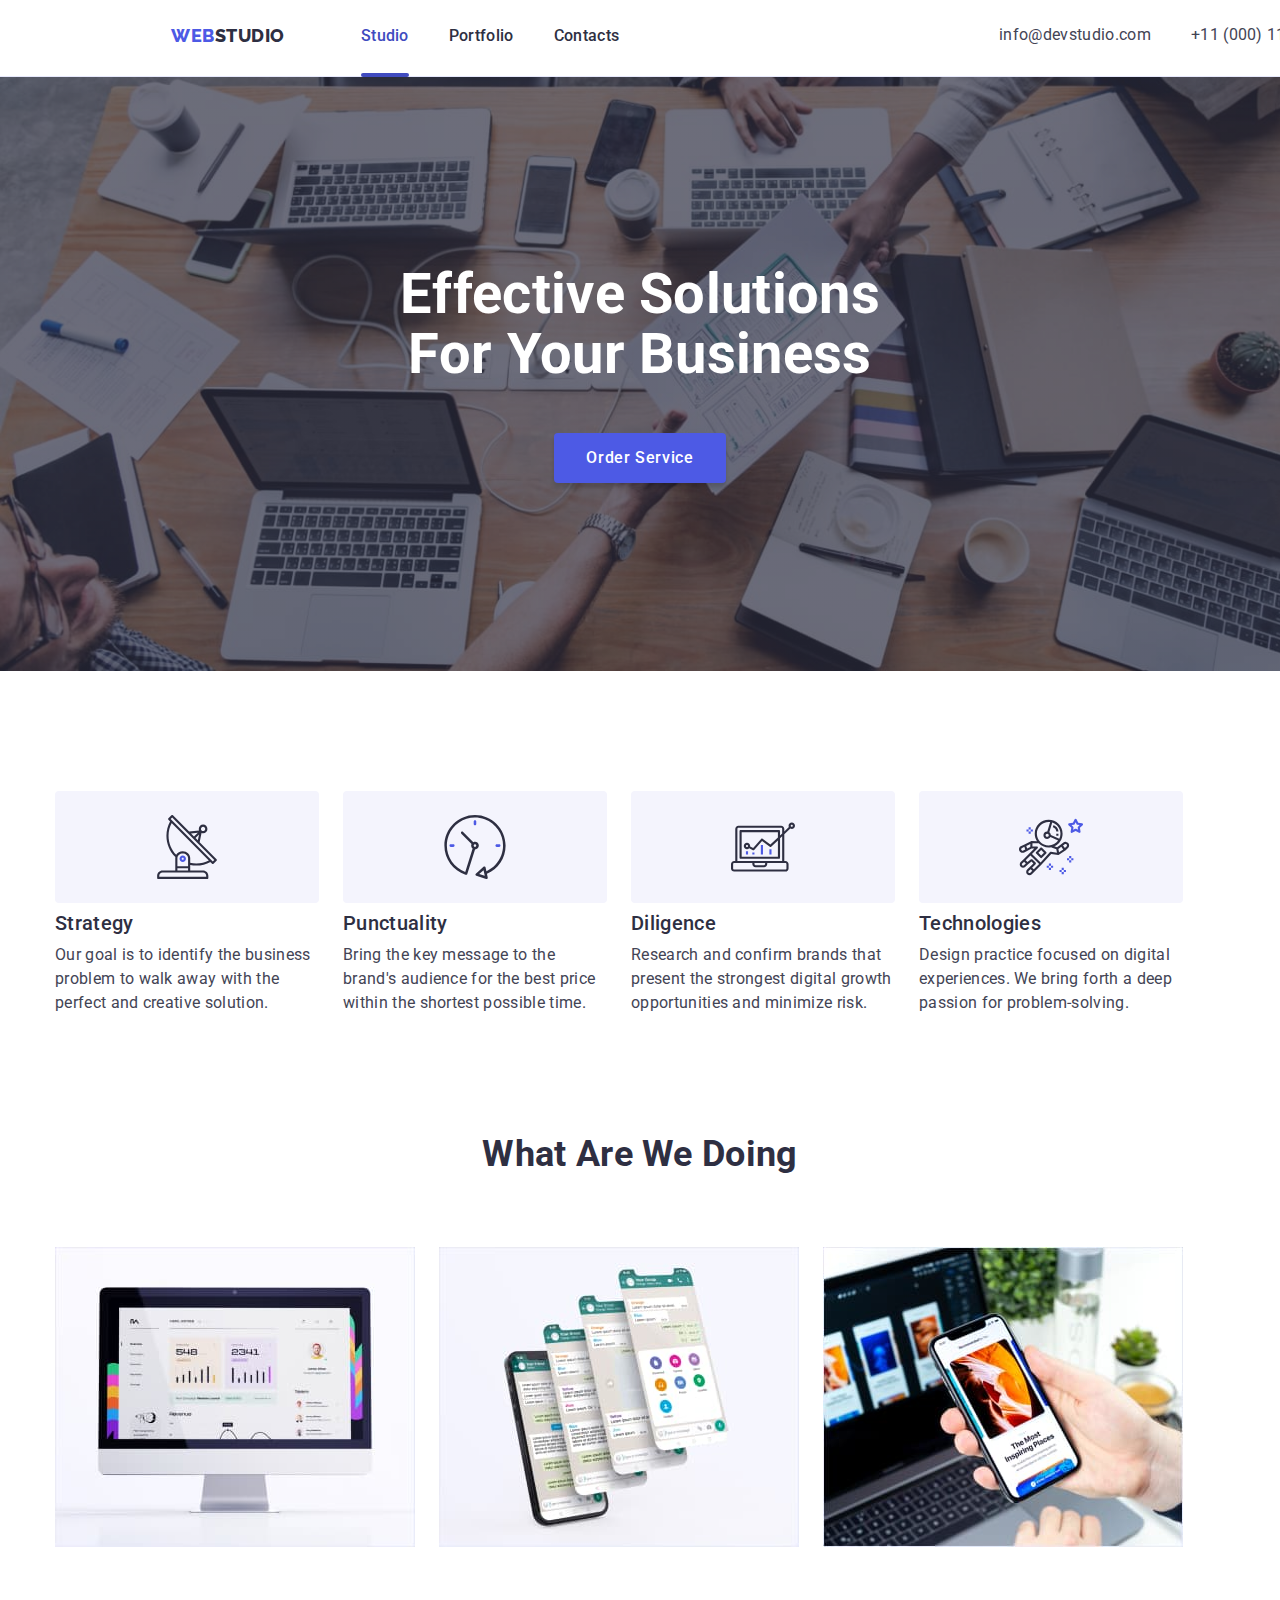
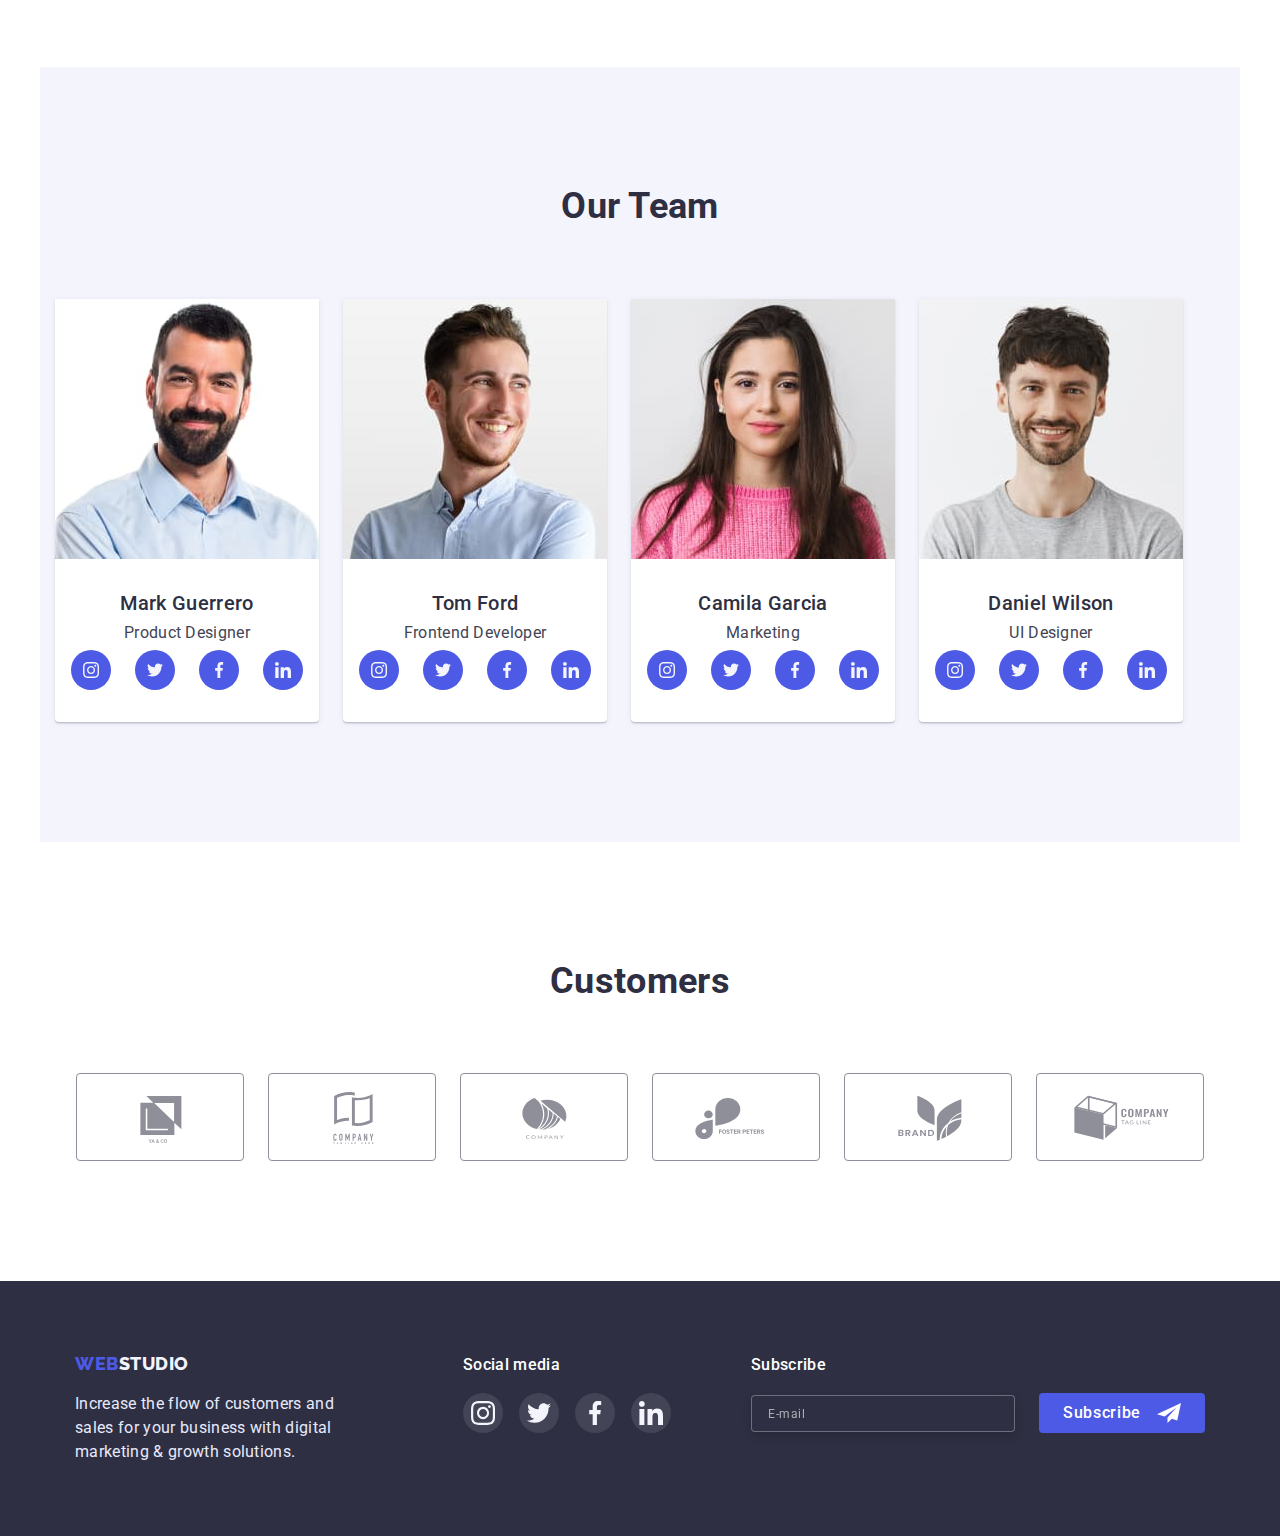
==== commit 16e4196a: "portfolio, validator" ====
--- a/index.html
+++ b/index.html
@@ -12,10 +12,10 @@
     <link rel="preconnect" href="https://fonts.googleapis.com" />
     <link rel="preconnect" href="https://fonts.gstatic.com" crossorigin />
 
-    <!-- <link
+    <link
       rel="stylesheet"
       href="https://cdn.jsdelivr.net/npm/modern-normalize@1.1.0/modern-normalize.min.css"
-    /> -->
+    />
     <link rel="stylesheet" href="./css/styles.css" />
   </head>
   <body>
@@ -60,27 +60,32 @@
         </address>
       </div>
       <div class="mobile-menu js-menu-container">
-        <button type="button"  class="mobile-menu__close-btn js-close-menu">
+        <button type="button" class="mobile-menu__close-btn js-close-menu">
           <svg width="8" height="8" class="mobile-menu__close-btn-icon">
             <use href="./images/icons.svg#close-modal"></use>
           </svg>
         </button>
         <ul class="mobile-menu-list list">
-          <li class="mobile-menu-link">Studio<a href="./index.html"></a>
-          </li>
-          <li class="mobile-menu-link">Portfolio<a href="./portfolio.html"></a>
-          </li>
-          <li class="mobile-menu-link mobile-menu-link-contacts">Contacts<a href=""></a>
+          <li class="mobile-menu-link">Studio<a href="./index.html"></a></li>
+          <li class="mobile-menu-link">
+            Portfolio<a href="./portfolio.html"></a>
+          </li>
+          <li class="mobile-menu-link mobile-menu-link-contacts">
+            Contacts<a href=""></a>
           </li>
         </ul>
         <ul class="mobile-menu-contacts-list list">
           <li>
             <a class="mobile-menu-contact-phone link" href="tel:+110001111111"
-            >+11 (000) 111-11-11</a>
+              >+11 (000) 111-11-11</a
+            >
           </li>
           <li>
-            <a class="mobile-menu-contact-mail link" href="mailto:info@devstudio.com"
-            >info@devstudio.com</a>
+            <a
+              class="mobile-menu-contact-mail link"
+              href="mailto:info@devstudio.com"
+              >info@devstudio.com</a
+            >
           </li>
         </ul>
         <ul class="mobile-menu-social-list list">
@@ -131,7 +136,8 @@
         <div class="container">
           <h2 class="features-title">Features</h2>
           <ul class="list features">
-            <div class="features-wrap">
+            <li>
+              <ul class="list features-wrap">
               <li class="feature">
                 <div class="feature-item">
                   <svg width="64" height="64" class="feature-icon">
@@ -152,13 +158,14 @@
                 </div>
                 <h3 class="feature-title">Punctuality</h3>
                 <p class="feature-description">
-                  Bring the key message to the brand's audience for the best price
-                  within the shortest possible time.
+                  Bring the key message to the brand's audience for the best
+                  price within the shortest possible time.
                 </p>
-              </li>
-            </div>
+              </li></ul>
+            </li>
 
-<div class="features-wrap">
+            <li>
+              <ul class="list features-wrap">
               <li class="feature">
                 <div class="feature-item">
                   <svg width="64" height="64" class="feature-icon">
@@ -179,11 +186,11 @@
                 </div>
                 <h3 class="feature-title">Technologies</h3>
                 <p class="feature-description">
-                  Design practice focused on digital experiences. We bring forth a
-                  deep passion for problem-solving.
+                  Design practice focused on digital experiences. We bring forth
+                  a deep passion for problem-solving.
                 </p>
-              </li>
-</di>
+              </li></ul>
+            </li>
           </ul>
         </div>
       </section>
@@ -227,7 +234,8 @@
         <div class="container">
           <h2 class="team-title sub-title">Our team</h2>
           <ul class="teammates list">
-       <div class="teammate-cards-wraper">
+            <li>
+              <ul class="teammate-cards-wraper list">
               <li class="teammate-card">
                 <img
                   srcset="./images/teamcard1@2x.jpg 2x"
@@ -313,12 +321,16 @@
                     </li>
                   </ul>
                 </div>
-              </li>
-       </div>
-       <div class="teammate-cards-wraper">
+              </li></ul>
+            </li>
+            <li>
+              <ul class="list teammate-cards-wraper">
               <li class="teammate-card">
                 <img
-                  srcset="./images/teamcard3.jpg 1x, ./images/teamcard3@2x.jpg 2x"
+                  srcset="
+                    ./images/teamcard3.jpg    1x,
+                    ./images/teamcard3@2x.jpg 2x
+                  "
                   src="./images/teamcard3.jpg"
                   alt="Third teammate"
                   width="264"
@@ -401,8 +413,8 @@
                     </li>
                   </ul>
                 </div>
-              </li>
-       </div>
+              </li></ul>
+            </li>
           </ul>
         </div>
       </section>
--- a/css/styles.css
+++ b/css/styles.css
@@ -414,8 +414,8 @@
     line-height: 1.11;
     text-align: center;
     color: var(--accent-color);
-    width: 318px;
-    height: 80px;
+    max-width: 318px;
+    
     margin-left: auto;
     margin-right: auto;
     margin-bottom: 48px;
@@ -459,7 +459,11 @@
     margin: -1px;
   }
   .features {
-    width: 100%;
+    display: flex;
+    flex-direction: column;
+    gap: 72px;
+  }
+  .features-wrap {
     display: flex;
     flex-direction: column;
     gap: 72px;
@@ -475,15 +479,14 @@
     font-weight: 500;
     font-size: 16px;
     line-height: 1.5;
+    
     color: var(--secondary-color);
   }
-   .features-wrap {
-    display: flex;
-    flex-direction: column;
-    gap: 72px;
+  .services-section {
+    display: none;
   }
   .teammate-card {
-    
+   
       background-color: var(--accent-color);
       box-shadow: 0px 1px 6px rgba(46, 47, 66, 0.08),
         0px 1px 1px rgba(46, 47, 66, 0.16), 0px 2px 1px rgba(46, 47, 66, 0.08);
@@ -493,7 +496,7 @@
     margin-right: auto;
   }
   .teammates {
-    width: 100%;
+ 
     display: flex;
     flex-direction: column;
     gap: 72px;
@@ -504,8 +507,47 @@
     gap: 72px;
   }
   .customers-list {
+    margin-left: auto;
+    margin-right: auto;
     flex-wrap: wrap;
     gap: 16px;
+  }
+  .footer-logo {
+ 
+    align-items: center;
+    justify-content: center;
+    flex-wrap: wrap;
+  }
+  .footer-wrap {
+    text-align: center;
+    max-width: 268px;
+  }
+  .footer-description {
+  text-align: start;
+  margin-bottom: 72px;
+}
+  .footer-social {
+   margin: 0;
+  }
+  .footer-social-title {
+    text-align: center;
+  }
+  .footer-subscribe-form {
+    margin-top: 72px;
+  }
+  .footer-form {
+    flex-wrap: wrap;
+    
+    justify-content: center;
+  }
+  .subscribe-form-input {
+    max-width: 396px;
+  }
+  .subscribe-form-title {
+    text-align: center;
+  }
+  .subscribe-form-submit {
+    margin-top: 16px;
   }
 }
 
@@ -853,6 +895,9 @@
     padding: 24px 156px 28px;
     border-bottom: 1px solid var(--light-color);
   }
+  .page-header-container {
+    margin-right: 156px;
+  }
   .page-address {
     display: flex;
 
@@ -870,8 +915,8 @@
     margin-bottom: 48px;
   }
   .hero-section {
-    padding: 188px 156px;
-   width: 1158px;
+    padding: 188px 0;
+   max-width: 1400px;
     background-color: var(--primary-color);
     background-image: linear-gradient(
         rgba(46, 47, 66, 0.7),
@@ -889,7 +934,11 @@
   }
   .features {
     flex-direction: row;
+    flex-wrap: nowrap;
     gap: 24px;
+  }
+  .features-wrap {
+    flex-wrap: nowrap;
   }
   .feature {
     width: 264px;
@@ -933,6 +982,7 @@
       gap: 24px;
     }
     .teammate-cards-wraper {
+      
       margin: 0;
     }
     .customers-list {
@@ -1021,7 +1071,7 @@
 
 /* \\\\\\\\\\\\\\\\\\\ Portfolio ////////////////// */
 
-/* .portfolio-section {
+.portfolio-section {
   padding-top: 96px;
   padding-bottom: 120px;
 }
@@ -1139,7 +1189,7 @@
 .project-description:focus {
   box-shadow: 0px 1px 6px rgba(46, 47, 66, 0.08),
     0px 1px 1px rgba(46, 47, 66, 0.16), 0px 2px 1px rgba(46, 47, 66, 0.08);
-} */
+}
 
 /* == === === === == FOOTER == === == == == == */
 
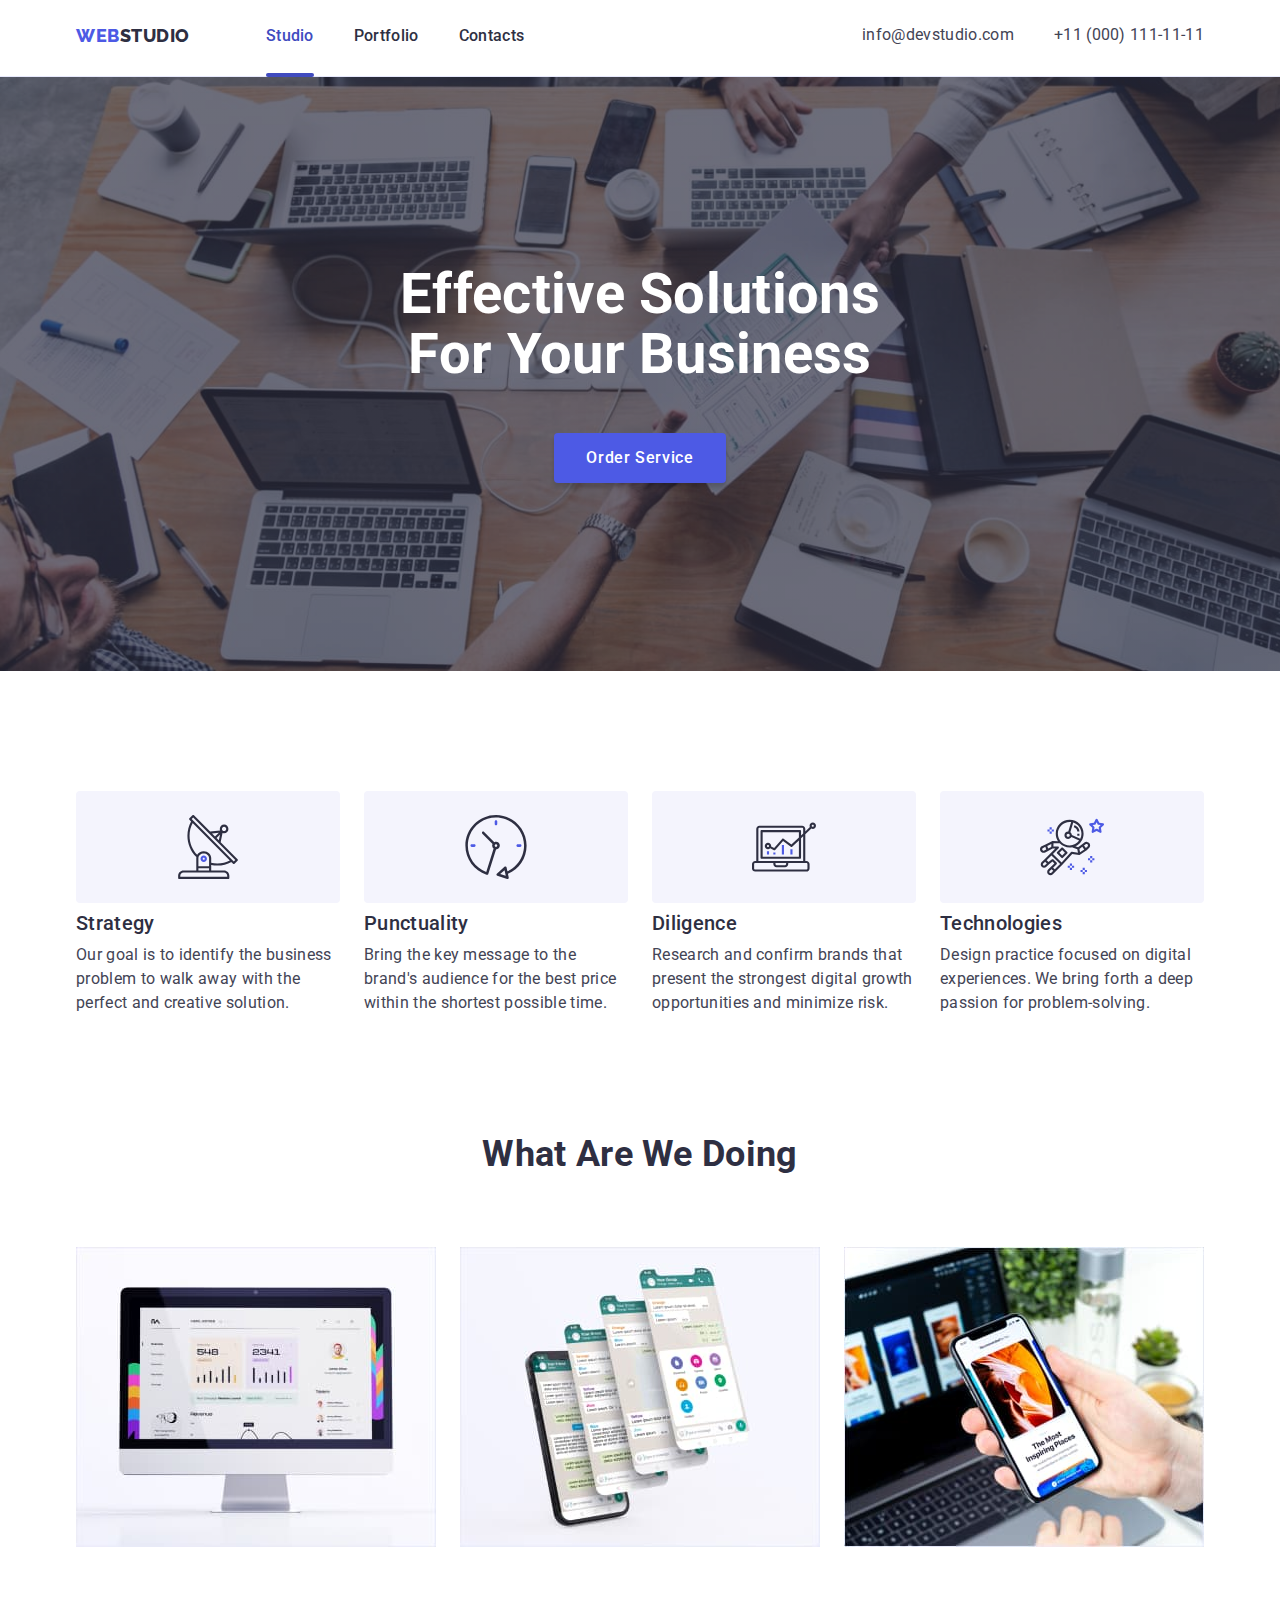
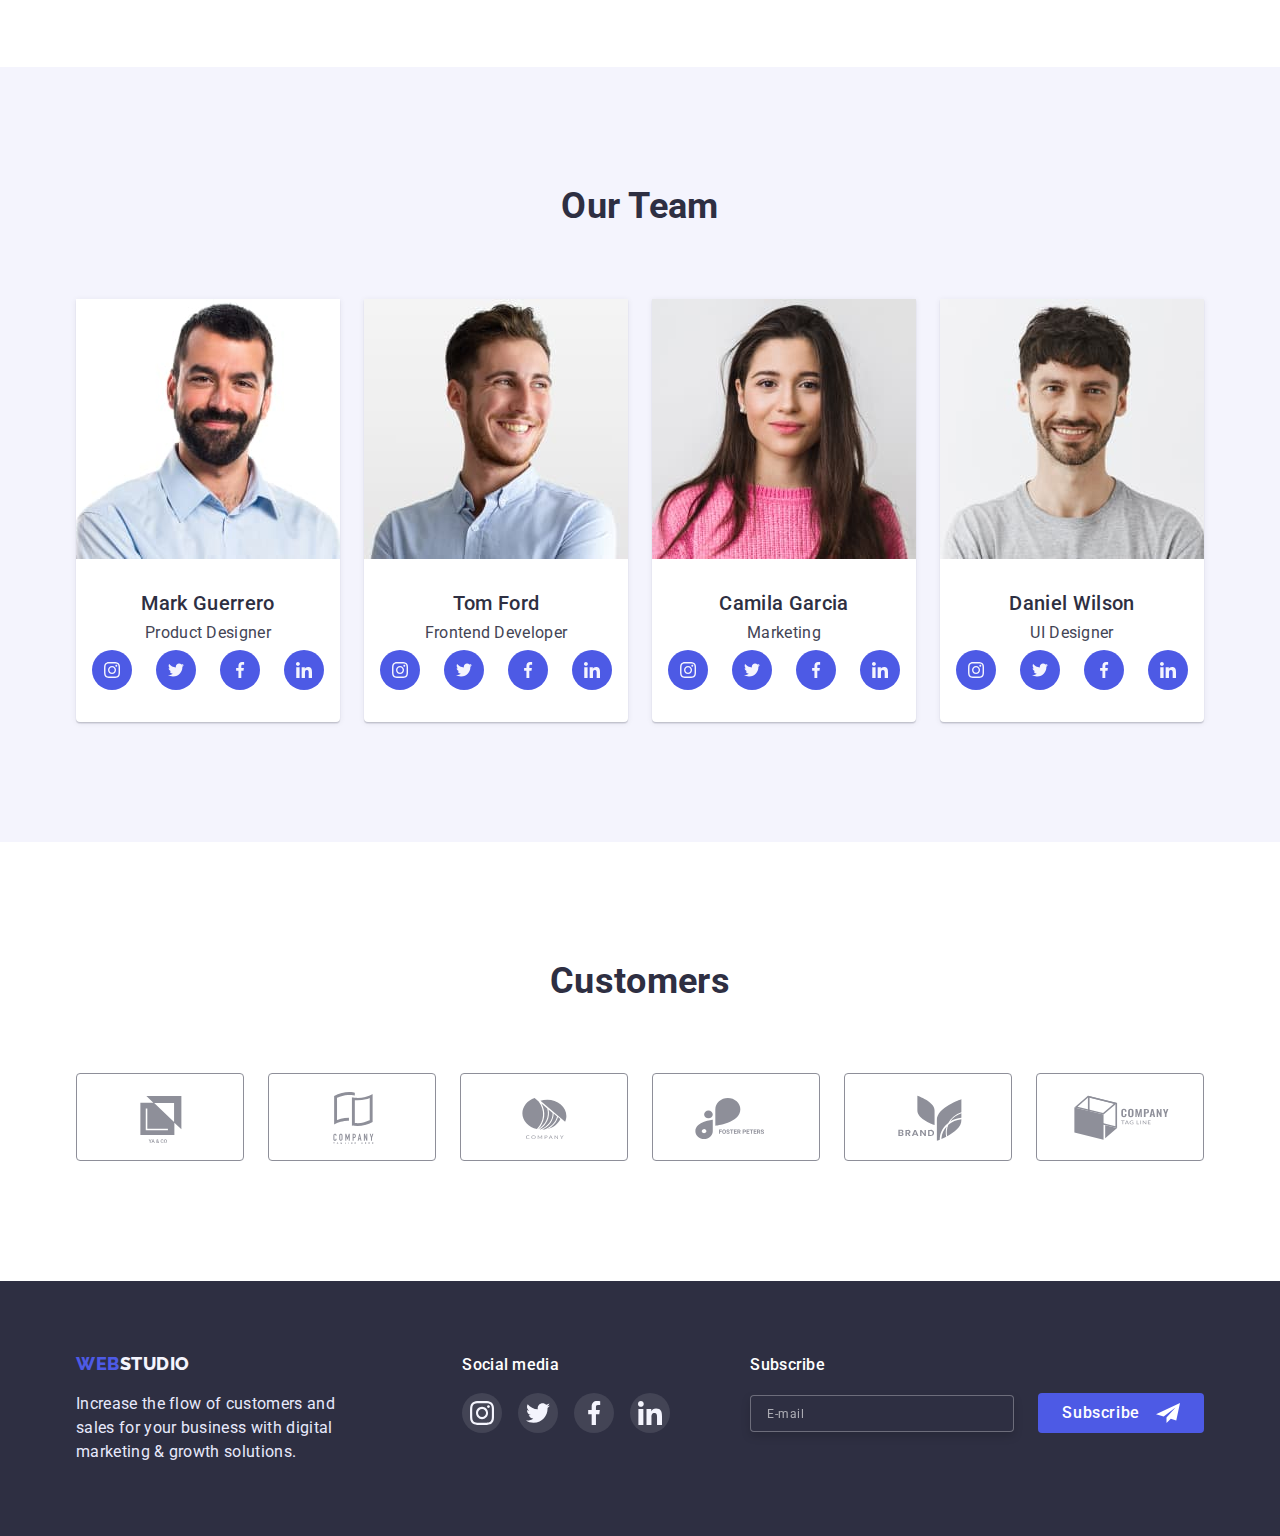
==== commit 025b5006: "width - calc" ====
--- a/index.html
+++ b/index.html
@@ -136,8 +136,8 @@
         <div class="container">
           <h2 class="features-title">Features</h2>
           <ul class="list features">
-            <li>
-              <ul class="list features-wrap">
+           
+              
               <li class="feature">
                 <div class="feature-item">
                   <svg width="64" height="64" class="feature-icon">
@@ -161,11 +161,11 @@
                   Bring the key message to the brand's audience for the best
                   price within the shortest possible time.
                 </p>
-              </li></ul>
-            </li>
+              </li>
+           
 
-            <li>
-              <ul class="list features-wrap">
+          
+              
               <li class="feature">
                 <div class="feature-item">
                   <svg width="64" height="64" class="feature-icon">
@@ -189,8 +189,8 @@
                   Design practice focused on digital experiences. We bring forth
                   a deep passion for problem-solving.
                 </p>
-              </li></ul>
-            </li>
+              </li>
+            
           </ul>
         </div>
       </section>
@@ -234,8 +234,6 @@
         <div class="container">
           <h2 class="team-title sub-title">Our team</h2>
           <ul class="teammates list">
-            <li>
-              <ul class="teammate-cards-wraper list">
               <li class="teammate-card">
                 <img
                   srcset="./images/teamcard1@2x.jpg 2x"
@@ -321,10 +319,7 @@
                     </li>
                   </ul>
                 </div>
-              </li></ul>
-            </li>
-            <li>
-              <ul class="list teammate-cards-wraper">
+              </li>
               <li class="teammate-card">
                 <img
                   srcset="
@@ -413,8 +408,7 @@
                     </li>
                   </ul>
                 </div>
-              </li></ul>
-            </li>
+              </li>
           </ul>
         </div>
       </section>
--- a/css/styles.css
+++ b/css/styles.css
@@ -809,9 +809,13 @@
     font-size: 56px;
     line-height: 1.07;
   }
+  .feature {
+    width: calc((100% - 72px) / 2);
+  }
   .features {
+    width: 100%;
     flex-wrap: wrap;
-  
+   flex-direction: row;
   }
   .features-wrap {
     flex-direction: row;
@@ -823,14 +827,16 @@
   .feature-description {
     width: 356px;
   }
-  .teammate-cards-wraper {
+  .teammates {
+    flex-wrap: wrap;
     flex-direction: row;
     gap: 24px;
+    width: 552px;
     margin-left: auto;
     margin-right: auto;
   }
   .teammate-card {
-    margin: 0;
+    max-width: calc((100% - 24px) / 2);
   }
   .customers-section{
  
@@ -877,7 +883,7 @@
   .container {
     padding-left: 15px;
     padding-right: 15px;
-    width: 1200px;
+    width: 1158px;
   }
   .section {
     padding-top: 120px;
@@ -891,13 +897,11 @@
     bottom: -10px;
   }
   .header {
-     margin: 0 auto;
-    padding: 24px 156px 28px;
+    max-width: 100%;
+    padding: 24px 24px 28px;
     border-bottom: 1px solid var(--light-color);
   }
-  .page-header-container {
-    margin-right: 156px;
-  }
+ 
   .page-address {
     display: flex;
 
@@ -932,9 +936,18 @@
     margin-bottom: 8px;
     margin-top: 8px;
   }
+  .feature {
+    width: calc((100% - 72px) / 4);
+  }
+  .feature-section {
+        margin-left: auto;
+    margin-right: auto;
+  }
   .features {
+
     flex-direction: row;
     flex-wrap: nowrap;
+    width: 100%;
     gap: 24px;
   }
   .features-wrap {
@@ -973,18 +986,15 @@
       gap: 24px;
     }
     .team-section {
-      width: 1200px;
+     
       margin-left: auto;
       margin-right: auto;
     }
     .teammates {
-      flex-direction: row;
-      gap: 24px;
+      width: 100%;
+     
     }
-    .teammate-cards-wraper {
-      
-      margin: 0;
-    }
+
     .customers-list {
       width: auto;
       flex-wrap: nowrap;
@@ -1005,6 +1015,10 @@
       flex-wrap: nowrap;
       
     }
+    .footer-form {
+      justify-content: flex-start;
+      flex-wrap: nowrap;
+    }
     .footer-social {
      margin-left: 120px;
      margin-right: 80px;
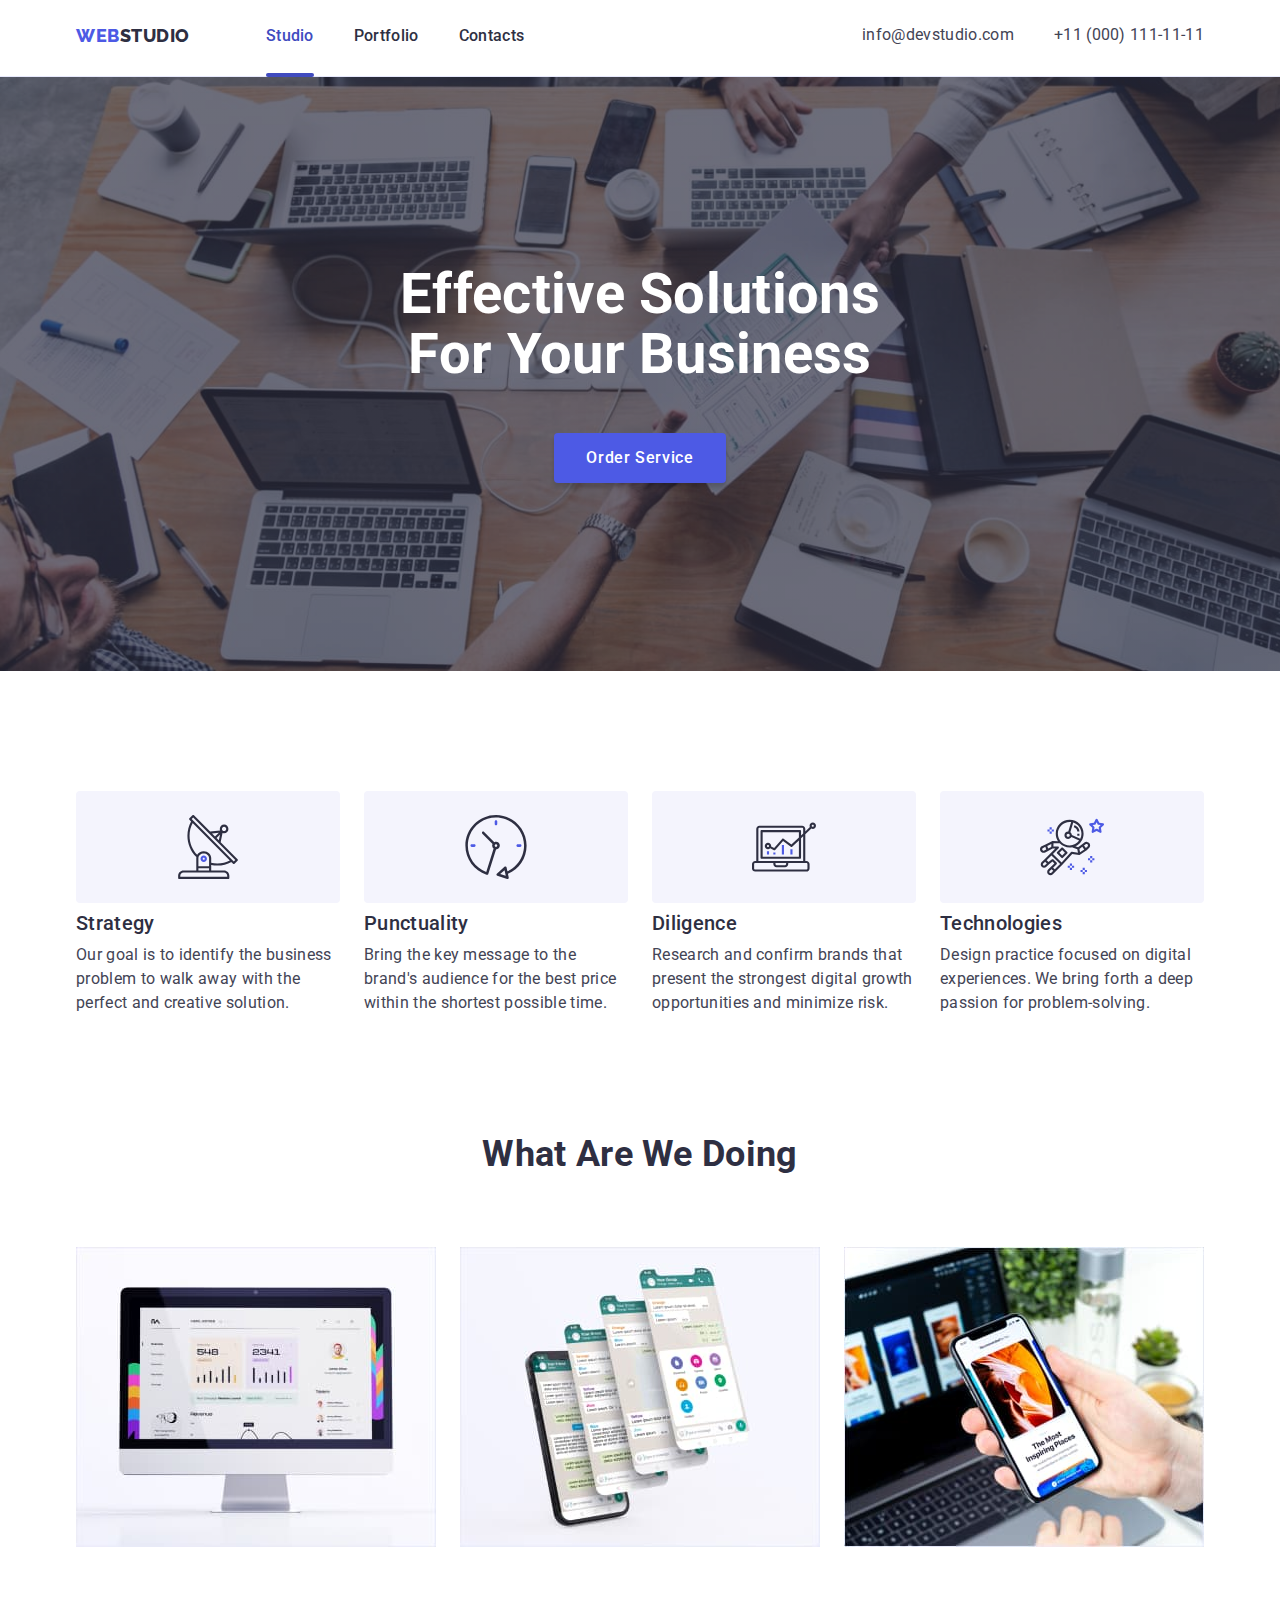
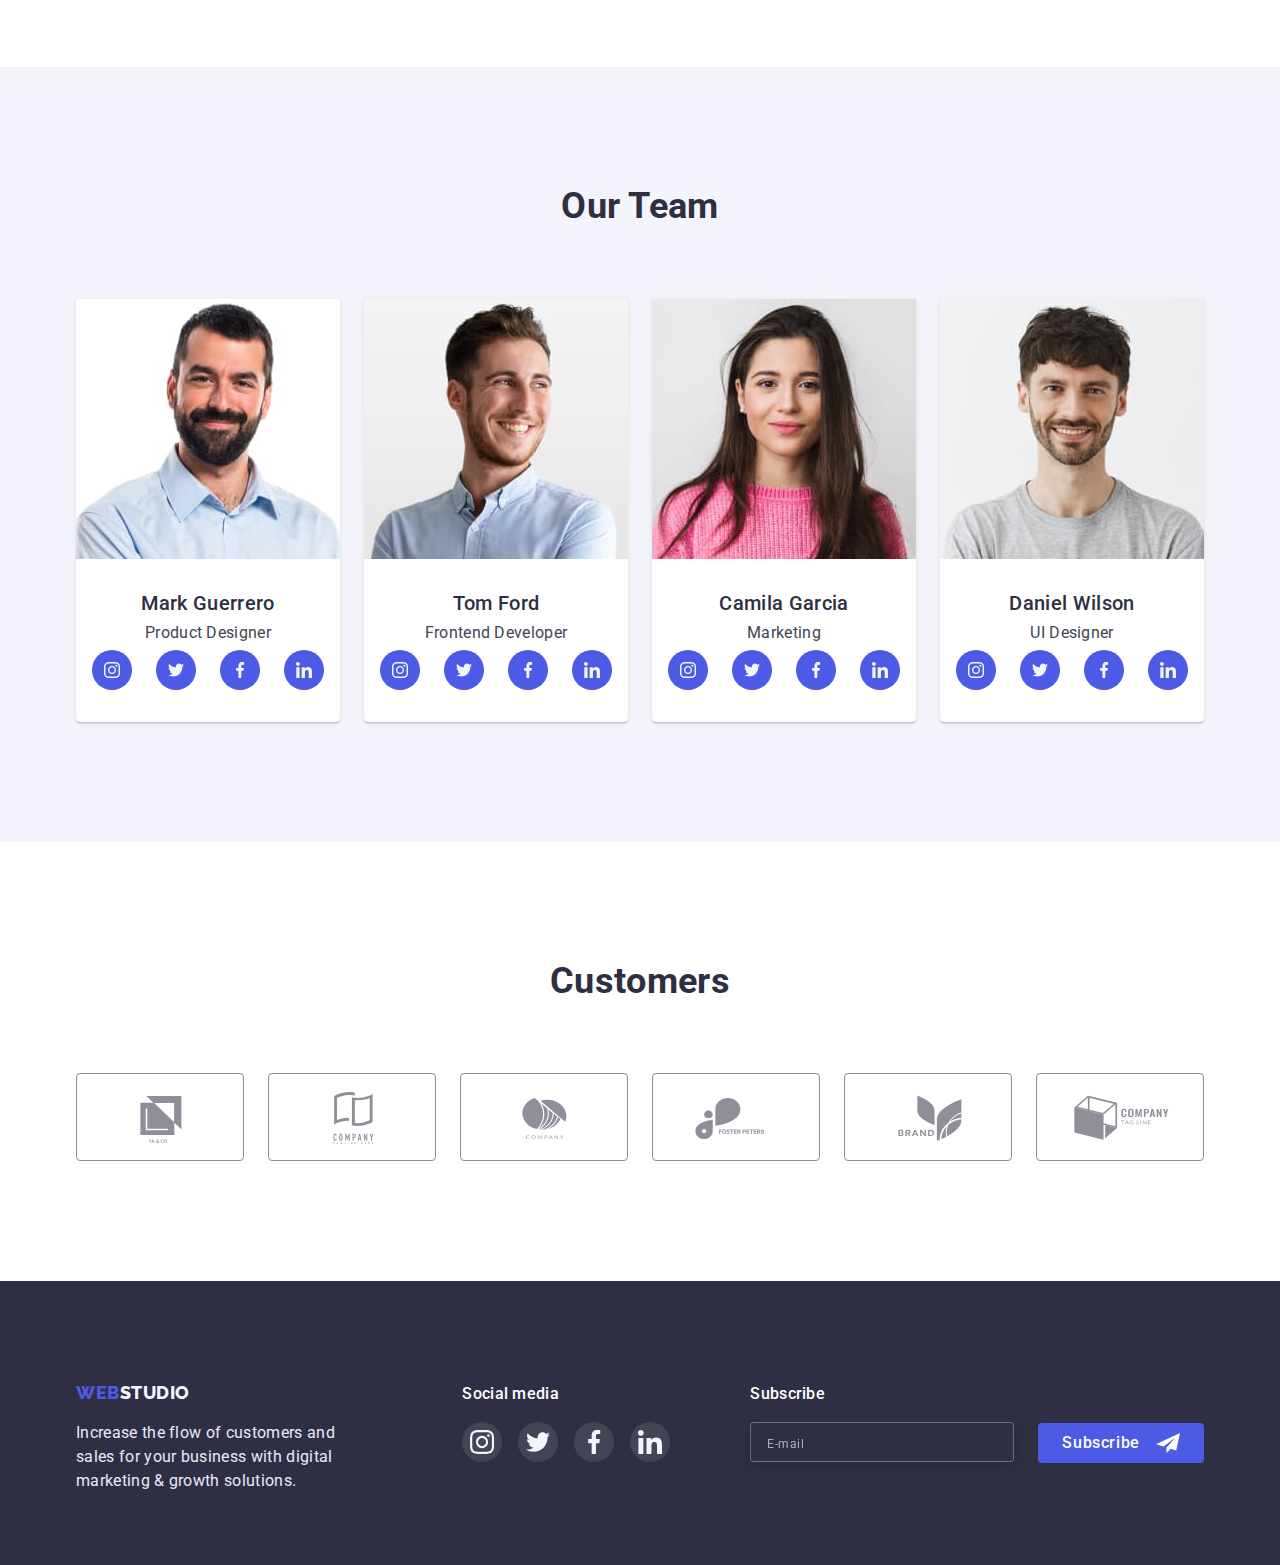
==== commit 06603e32: "after 2 review" ====
--- a/index.html
+++ b/index.html
@@ -66,12 +66,12 @@
           </svg>
         </button>
         <ul class="mobile-menu-list list">
-          <li class="mobile-menu-link">Studio<a href="./index.html"></a></li>
-          <li class="mobile-menu-link">
-            Portfolio<a href="./portfolio.html"></a>
-          </li>
-          <li class="mobile-menu-link mobile-menu-link-contacts">
-            Contacts<a href=""></a>
+          <li><a class="mobile-menu-link link" href="./index.html">Studio</a></li>
+          <li>
+            <a class="mobile-menu-link link" href="./portfolio.html">Portfolio</a>
+          </li>
+          <li>
+           <a class="mobile-menu-link link mobile-menu-link-contacts" href="">Contacts</a>
           </li>
         </ul>
         <ul class="mobile-menu-contacts-list list">
@@ -583,7 +583,7 @@
                 </svg> </span
             ></span>
           </label>
-          <label class="modal-form-field">
+          <label>
             <span class="modal-form-input-desc">Comment</span>
             <textarea
               class="modal-form-comment"
--- a/css/styles.css
+++ b/css/styles.css
@@ -64,9 +64,11 @@
 }
 .mobile-menu {
   position: fixed;
-  width: 100%;
-  max-width: 768px;
-  height: 100%;
+  display: flex;
+  flex-direction: column;
+  justify-content: space-between;
+  width: 100vw;
+  height: 100vh;
   top: 0;
   left: 0;
   padding-top: 80px;
@@ -107,7 +109,7 @@
   display: flex;
   flex-direction: column;
   gap: 40px;
-  margin-bottom: 284px;
+  
 }
 .mobile-menu-link {
   font-weight: 700;
@@ -115,13 +117,17 @@
   line-height: 1.11;
 
   color: var(--primary-color);
+  transition: color var(--transition-duration-and-fun);
+}
+.mobile-menu-link:hover,
+.mobile-menu-link:focus {
+  color: var(--active-color);
 }
 .mobile-menu-contacts-list {
   display: flex;
   flex-direction: column;
   gap: 40px;
-
-  margin-bottom: 48px;
+  justify-content: center;
 }
 .mobile-menu-link-contacts {
   color: var(--active-color);
@@ -154,6 +160,246 @@
   height: 40px;
   border-radius: 50%;
 }
+.backdrop {
+  position: fixed;
+  left: 0;
+  top: 0;
+  width: 100%;
+  height: 100%;
+  background-color: rgba(46, 47, 66, 0.4);
+  z-index: 100;
+
+  transition: opacity var(--transition-duration-and-fun);
+}
+
+.backdrop.is-hidden {
+  opacity: 0;
+  visibility: hidden;
+  pointer-events: none;
+}
+
+.modal {
+  position: relative;
+  position: absolute;
+  top: 50%;
+  left: 50%;
+  transform: translate(-50%, -50%);
+  width: 408px;
+  height: 586px;
+  background-color: var(--modal-form-color);
+  box-shadow: 0px 1px 1px rgba(0, 0, 0, 0.14), 0px 1px 3px rgba(0, 0, 0, 0.12),
+    0px 2px 1px rgba(0, 0, 0, 0.2);
+  border-radius: 4px;
+
+  padding: 72px 24px 24px 24px;
+}
+
+.modal-close-btn {
+  display: flex;
+  justify-content: center;
+  align-items: center;
+  position: absolute;
+
+  top: 24px;
+  right: 24px;
+
+  background-color: var(--light-color);
+  border: 1px solid rgba(0, 0, 0, 0.1);
+  padding: 0;
+  border-radius: 50%;
+  width: 24px;
+  height: 24px;
+
+  transition: background-color var(--transition-duration-and-fun);
+}
+
+.modal-close-btn-icon {
+  transition: fill var(--transition-duration-and-fun);
+}
+
+.modal-close-btn:hover,
+.modal-close-btn:focus {
+  background-color: var(--active-color);
+  fill: var(--accent-color);
+}
+
+.modal-title {
+  font-weight: 500;
+  font-size: 16px;
+  line-height: 1.5;
+  text-align: center;
+  margin-bottom: 16px;
+}
+
+/* ===== == = == Modal form ==== = == = == */
+
+.modal-form {
+  display: flex;
+  flex-direction: column;
+  width: 360px;
+}
+
+.modal-form-input {
+  width: 100%;
+  height: 40px;
+
+  padding-left: 38px;
+  margin-bottom: 8px;
+
+  border: 1px solid rgba(33, 33, 33, 0.2);
+  border-radius: 4px;
+
+  transition: border-color var(--transition-duration-and-fun);
+}
+
+.modal-form-input:focus {
+  border-color: var(--active-color);
+  outline: none;
+}
+
+.modal-form-input-desc {
+  display: block;
+  font-size: 12px;
+  line-height: 1.67;
+  letter-spacing: 0.01em;
+
+  margin-bottom: 4px;
+
+  color: #8e8f99;
+}
+
+.modal-form-comment {
+  resize: none;
+  width: 100%;
+  height: 120px;
+  padding-left: 16px;
+  padding-top: 8px;
+  margin-bottom: 4px;
+
+  font-size: 12px;
+  line-height: 1.33;
+
+  letter-spacing: 0.04em;
+
+  border: 1px solid rgba(33, 33, 33, 0.2);
+  border-radius: 4px;
+  transition: border-color var(--transition-duration-and-fun);
+}
+
+.modal-form-comment:focus {
+  border-color: var(--active-color);
+  outline: none;
+}
+
+.modal-form-comment::placeholder {
+  font-size: 12px;
+  line-height: 1.33;
+
+  letter-spacing: 0.04em;
+
+  color: rgba(117, 117, 117, 0.5);
+}
+
+.modal-form-input-wraper {
+  position: relative;
+}
+
+.modal-form-input-icon {
+  position: absolute;
+  top: 57%;
+  left: -5px;
+  transform: translate(100%, -50%);
+
+  transition: fill var(--transition-duration-and-fun);
+}
+
+.modal-form-input:focus + .modal-form-input-icon {
+  fill: var(--active-color);
+}
+
+.privacy-policy-link {
+  font-style: normal;
+  font-size: 12px;
+  line-height: 1.33;
+
+  letter-spacing: 0.04em;
+  color: #4d5ae5;
+}
+
+.modal-form-check-desc {
+  display: flex;
+  justify-content: center;
+  align-items: center;
+  margin-right: 8px;
+  margin-bottom: 24px;
+
+  font-size: 12px;
+  line-height: 1.33;
+
+  letter-spacing: 0.04em;
+  color: #757575;
+}
+
+.modal-form-check-desc::before {
+  display: block;
+  content: "";
+  width: 16px;
+  height: 16px;
+  border: 1.25px solid var(--primary-color);
+  border-radius: 2px;
+
+  margin-right: 8px; 
+/* margin-bottom: 24px; */
+
+ cursor: pointer;
+  transition: border-color var(--transition-duration-and-fun);
+}
+
+.modal-form-check:checked + .modal-form-check-desc::before {
+  background-image: url(../images/click.svg);
+  border: none;
+}
+
+.modal-form-check:focus + .modal-form-check-desc::before {
+  border-color: var(--active-color);
+}
+
+.visually-hidden {
+  position: absolute;
+  white-space: nowrap;
+  width: 1px;
+  height: 1px;
+  overflow: hidden;
+  border: 0;
+  padding: 0;
+  clip: rect(0 0 0 0);
+  clip-path: inset(50%);
+  margin: -1px;
+}
+.modal-form-submit {
+  font-weight: 500;
+  letter-spacing: 0.04em;
+  color: var(--accent-color);
+  padding: 16px 32px 16px 32px;
+
+  background-color: #4d5ae5;
+
+  border-radius: 4px;
+  border: none;
+
+  display: block;
+  width: 169px;
+  margin-left: auto;
+  margin-right: auto;
+
+  transition: background-color var(--transition-duration-and-fun);
+}
+
+.modal-form-submit:hover,
+.modal-form-submit:focus {
+  background-color: var(--active-color);
+}
+
 .logo {
   font-family: var(--secondary-font);
   font-weight: 800;
@@ -512,6 +758,12 @@
     flex-wrap: wrap;
     gap: 16px;
   }
+  .customers-item {
+    width: calc((100% - 16px) / 2);
+  }
+  .customer-link {
+    width: 100%;
+  }
   .footer-logo {
  
     align-items: center;
@@ -542,6 +794,7 @@
   }
   .subscribe-form-input {
     max-width: 396px;
+    height: 40px;
   }
   .subscribe-form-title {
     text-align: center;
@@ -549,6 +802,20 @@
   .subscribe-form-submit {
     margin-top: 16px;
   }
+  .modal {
+    max-width: 100%;
+    height: auto;
+  }
+  .modal-form {
+    max-width: 100%;
+  }
+  
+  .modal-form-check-desc {
+   display: flex;
+   flex-wrap: wrap;
+   margin-top: 16px;
+  }
+  
 }
 
 @media screen and (min-width: 480px) {
@@ -713,12 +980,23 @@
   }
   .subscribe-form-input {
     width: 396px;
+    height: 40px;
   }
   .subscribe-form-title {
     text-align: center;
   }
   .subscribe-form-submit {
     margin-top: 16px;
+  }
+  .modal-form-comment {
+    margin-bottom: 0;
+  }
+  .modal-form-check-desc {
+    margin-top: 16px;
+  }
+  .modal-form-field {
+    height: 60px;
+    margin-bottom: 8px;
   }
 }
 
@@ -768,7 +1046,7 @@
     content: "";
     position: absolute;
     left: 0;
-    bottom: -10px;
+    bottom: -5px;
 
     width: 100%;
     height: 4px;
@@ -781,7 +1059,7 @@
   .contact-mail,
   .contact-phone-num {
     color: var(--secondary-color);
-    font-size: 16px;
+    font-size: 12px;
     line-height: 1.33;
     transition: color var(--transition-duration-and-fun);
   }
@@ -810,10 +1088,10 @@
     line-height: 1.07;
   }
   .feature {
-    width: calc((100% - 72px) / 2);
+    width: calc((100% - 24px) / 2);
   }
   .features {
-    width: 100%;
+    gap: 24px;
     flex-wrap: wrap;
    flex-direction: row;
   }
@@ -862,15 +1140,18 @@
   }
   .footer-social-title {
     text-align: start;
+
   }
   .footer-subscribe-form {
-    margin-top: 72px;
+    margin-top: 0;
   }
   .subscribe-form-title {
+    margin-bottom: 0;
     text-align: start;
   }
   .subscribe-form-input {
     width: 264px;
+    height: 40px;
   }
   .footer-form {
     gap: 24px;
@@ -904,8 +1185,11 @@
  
   .page-address {
     display: flex;
-
     gap: 40px;
+  }
+  .contact-mail,
+  .contact-phone-num {
+    font-size: 16px;
   }
   .hero-title {
     font-size: 56px;
@@ -1006,7 +1290,7 @@
       margin-top: 0;
     }
     .footer {
-      padding: 0;
+      padding: 100px 0 0 0;
     }
     .footer-logo {
   
@@ -1023,9 +1307,15 @@
      margin-left: 120px;
      margin-right: 80px;
     }
+    .subscribe-form-title {
+      margin-bottom: 16px;
+    }
     .footer-subscribe-form {
       align-items: flex-start;
 
+    }
+    .modal {
+      height: 584px;
     }
 }
 
@@ -1089,7 +1379,9 @@
   padding-top: 96px;
   padding-bottom: 120px;
 }
-
+.portfolio-header {
+  border-bottom: 1px solid var(--light-color);
+}
 .filter-button {
   font-family: var(--primary-font);
   font-weight: 500;
@@ -1104,16 +1396,15 @@
   border: 1px solid var(--light-color);
   border-radius: 4px;
 
-  transition: color, background-color var(--transition-duration-and-fun);
-}
-
+  transition: background-color var(--transition-duration-and-fun),
+  color var(--transition-duration-and-fun);
+}
 .filter-button:active,
 .filter-button:hover,
 .filter-button:focus {
   color: var(--accent-color);
   background-color: var(--active-color);
 }
-
 .portfolio-title,
 .projects-title {
   position: absolute;
@@ -1127,7 +1418,6 @@
   clip-path: inset(50%);
   margin: -1px;
 }
-
 .project-img-title {
   font-weight: 500;
   font-size: 20px;
@@ -1137,7 +1427,6 @@
 
   margin-bottom: 8px;
 }
-
 .project-list-wraper {
   position: relative;
   overflow: hidden;
@@ -1160,47 +1449,42 @@
   padding-left: 32px;
   padding-right: 32px;
 }
-
 .project-list-link:hover .overlay,
 .project-list-link:focus .overlay {
   transform: translate(0, 0);
 }
-
 .project-type {
   font-size: 16px;
   line-height: 1.5;
   color: var(--secondary-color);
 }
-
 .filter-buttons {
   display: flex;
   margin-bottom: 72px;
   justify-content: center;
   gap: 24px;
 }
-
 .projects-list {
   display: flex;
   flex-wrap: wrap;
 }
-
+.project-description {
+  transition: box-shadow var(--transition-duration-and-fun);
+}
 .project-item:not(:nth-child(3n)) {
   margin-right: 24px;
 }
-
 .project-item:not(:nth-last-child(-n + 3)) {
   margin-bottom: 48px;
 }
-
 .project-description {
   padding: 32px 0 32px 16px;
   border: 1px solid var(--light-color);
   border-top: none;
-  transition: var(--transition-duration-and-fun);
-}
-
-.project-description:hover,
-.project-description:focus {
+
+}
+.project-item:hover .project-description,
+.project-item:focus .project-description {
   box-shadow: 0px 1px 6px rgba(46, 47, 66, 0.08),
     0px 1px 1px rgba(46, 47, 66, 0.16), 0px 2px 1px rgba(46, 47, 66, 0.08);
 }
@@ -1213,243 +1497,3 @@
 */
 
 /* ==== == = == = === MODAL WINDOW === = === == == == ==  */
-.backdrop {
-  position: fixed;
-  left: 0;
-  top: 0;
-  width: 100%;
-  height: 100%;
-  background-color: rgba(46, 47, 66, 0.4);
-  z-index: 100;
-
-  transition: opacity var(--transition-duration-and-fun);
-}
-
-.backdrop.is-hidden {
-  opacity: 0;
-  visibility: hidden;
-  pointer-events: none;
-}
-
-.modal {
-  position: relative;
-  position: absolute;
-  top: 50%;
-  left: 50%;
-  transform: translate(-50%, -50%);
-  width: 408px;
-  height: 584px;
-  background-color: var(--modal-form-color);
-  box-shadow: 0px 1px 1px rgba(0, 0, 0, 0.14), 0px 1px 3px rgba(0, 0, 0, 0.12),
-    0px 2px 1px rgba(0, 0, 0, 0.2);
-  border-radius: 4px;
-
-  padding: 72px 24px 24px 24px;
-}
-
-.modal-close-btn {
-  display: flex;
-  justify-content: center;
-  align-items: center;
-  position: absolute;
-
-  top: 24px;
-  right: 24px;
-
-  background-color: var(--light-color);
-  border: 1px solid rgba(0, 0, 0, 0.1);
-  padding: 0;
-  border-radius: 50%;
-  width: 24px;
-  height: 24px;
-
-  transition: background-color var(--transition-duration-and-fun);
-}
-
-.modal-close-btn-icon {
-  transition: fill var(--transition-duration-and-fun);
-}
-
-.modal-close-btn:hover,
-.modal-close-btn:focus {
-  background-color: var(--active-color);
-  fill: var(--accent-color);
-}
-
-.modal-title {
-  font-weight: 500;
-  font-size: 16px;
-  line-height: 1.5;
-  text-align: center;
-  margin-bottom: 16px;
-}
-
-/* ===== == = == Modal form ==== = == = == */
-
-.modal-form {
-  display: flex;
-  flex-direction: column;
-  width: 360px;
-}
-
-.modal-form-input {
-  width: 100%;
-  height: 40px;
-
-  padding-left: 38px;
-  margin-bottom: 8px;
-
-  border: 1px solid rgba(33, 33, 33, 0.2);
-  border-radius: 4px;
-
-  transition: border-color var(--transition-duration-and-fun);
-}
-
-.modal-form-input:focus {
-  border-color: var(--active-color);
-  outline: none;
-}
-
-.modal-form-input-desc {
-  display: block;
-  font-size: 12px;
-  line-height: 1.67;
-  letter-spacing: 0.01em;
-
-  margin-bottom: 4px;
-
-  color: #8e8f99;
-}
-
-.modal-form-comment {
-  resize: none;
-  width: 100%;
-  height: 120px;
-  padding-left: 16px;
-  padding-top: 8px;
-  margin-bottom: 16px;
-
-  font-size: 12px;
-  line-height: 1.33;
-
-  letter-spacing: 0.04em;
-
-  border: 1px solid rgba(33, 33, 33, 0.2);
-  border-radius: 4px;
-  transition: border-color var(--transition-duration-and-fun);
-}
-
-.modal-form-comment:focus {
-  border-color: var(--active-color);
-  outline: none;
-}
-
-.modal-form-comment::placeholder {
-  font-size: 12px;
-  line-height: 1.33;
-
-  letter-spacing: 0.04em;
-
-  color: rgba(117, 117, 117, 0.5);
-}
-
-.modal-form-input-wraper {
-  position: relative;
-}
-
-.modal-form-input-icon {
-  position: absolute;
-  top: 57%;
-  left: -5px;
-  transform: translate(100%, -50%);
-
-  transition: fill var(--transition-duration-and-fun);
-}
-
-.modal-form-input:focus + .modal-form-input-icon {
-  fill: var(--active-color);
-}
-
-.privacy-policy-link {
-  font-style: normal;
-  font-size: 12px;
-  line-height: 1.33;
-
-  letter-spacing: 0.04em;
-  color: #4d5ae5;
-}
-
-.modal-form-check-desc {
-  display: flex;
-  justify-content: center;
-  align-items: center;
-  margin-right: 8px;
-  margin-bottom: 24px;
-
-  font-size: 12px;
-  line-height: 1.33;
-
-  letter-spacing: 0.04em;
-  color: #757575;
-}
-
-.modal-form-check-desc::before {
-  display: block;
-  content: "";
-  width: 16px;
-  height: 16px;
-  border: 1.25px solid var(--primary-color);
-  border-radius: 2px;
-
-  margin-right: 8px; 
-/* margin-bottom: 24px; */
-
- cursor: pointer;
-  transition: border-color var(--transition-duration-and-fun);
-}
-
-.modal-form-check:checked + .modal-form-check-desc::before {
-  background-image: url(../images/click.svg);
-  border: none;
-}
-
-.modal-form-check:focus + .modal-form-check-desc::before {
-  border-color: var(--active-color);
-}
-
-.visually-hidden {
-  position: absolute;
-  white-space: nowrap;
-  width: 1px;
-  height: 1px;
-  overflow: hidden;
-  border: 0;
-  padding: 0;
-  clip: rect(0 0 0 0);
-  clip-path: inset(50%);
-  margin: -1px;
-}
-
-.modal-form-submit {
-  font-weight: 500;
-  letter-spacing: 0.04em;
-  color: var(--accent-color);
-  padding: 16px 32px 16px 32px;
-
-  background-color: #4d5ae5;
-
-  border-radius: 4px;
-  border: none;
-
-  display: block;
-  width: 169px;
-  margin-left: auto;
-  margin-right: auto;
-
-  transition: background-color var(--transition-duration-and-fun);
-}
-
-.modal-form-submit:hover,
-.modal-form-submit:focus {
-  background-color: var(--active-color);
-}
